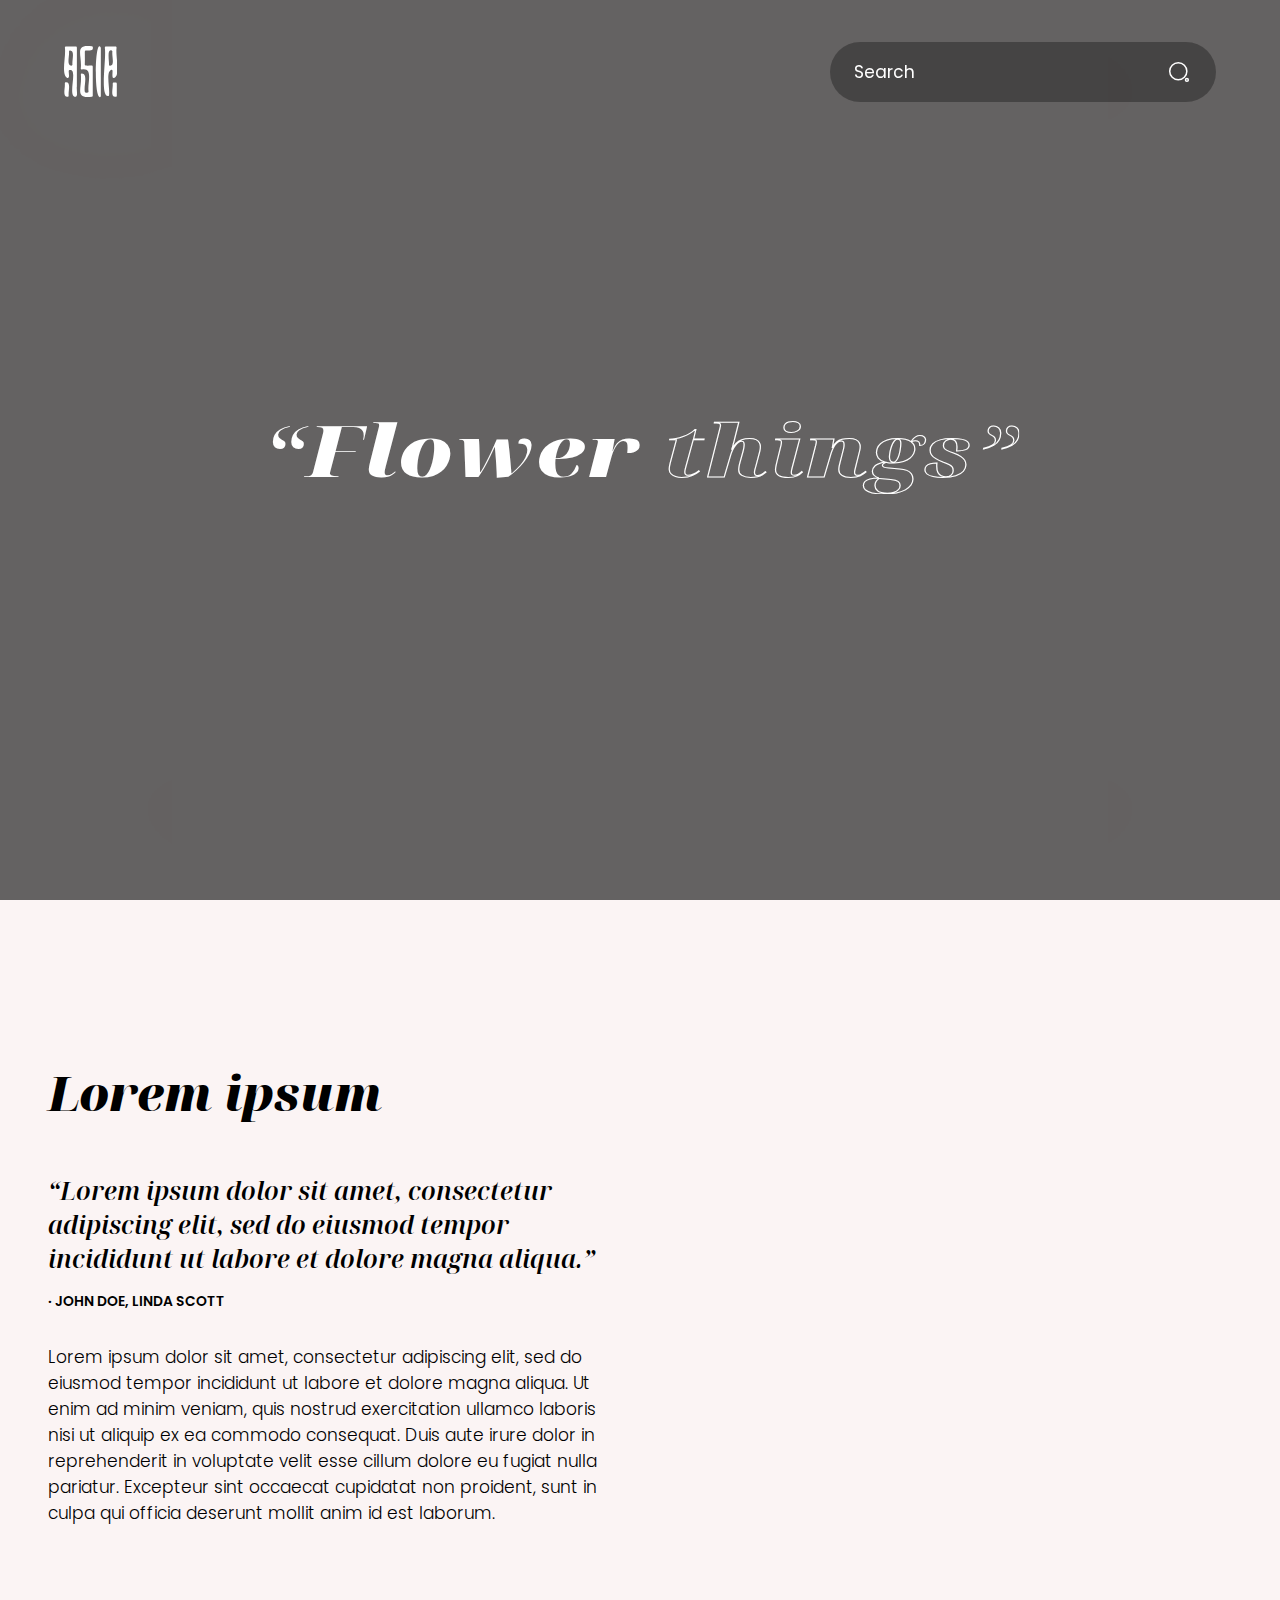
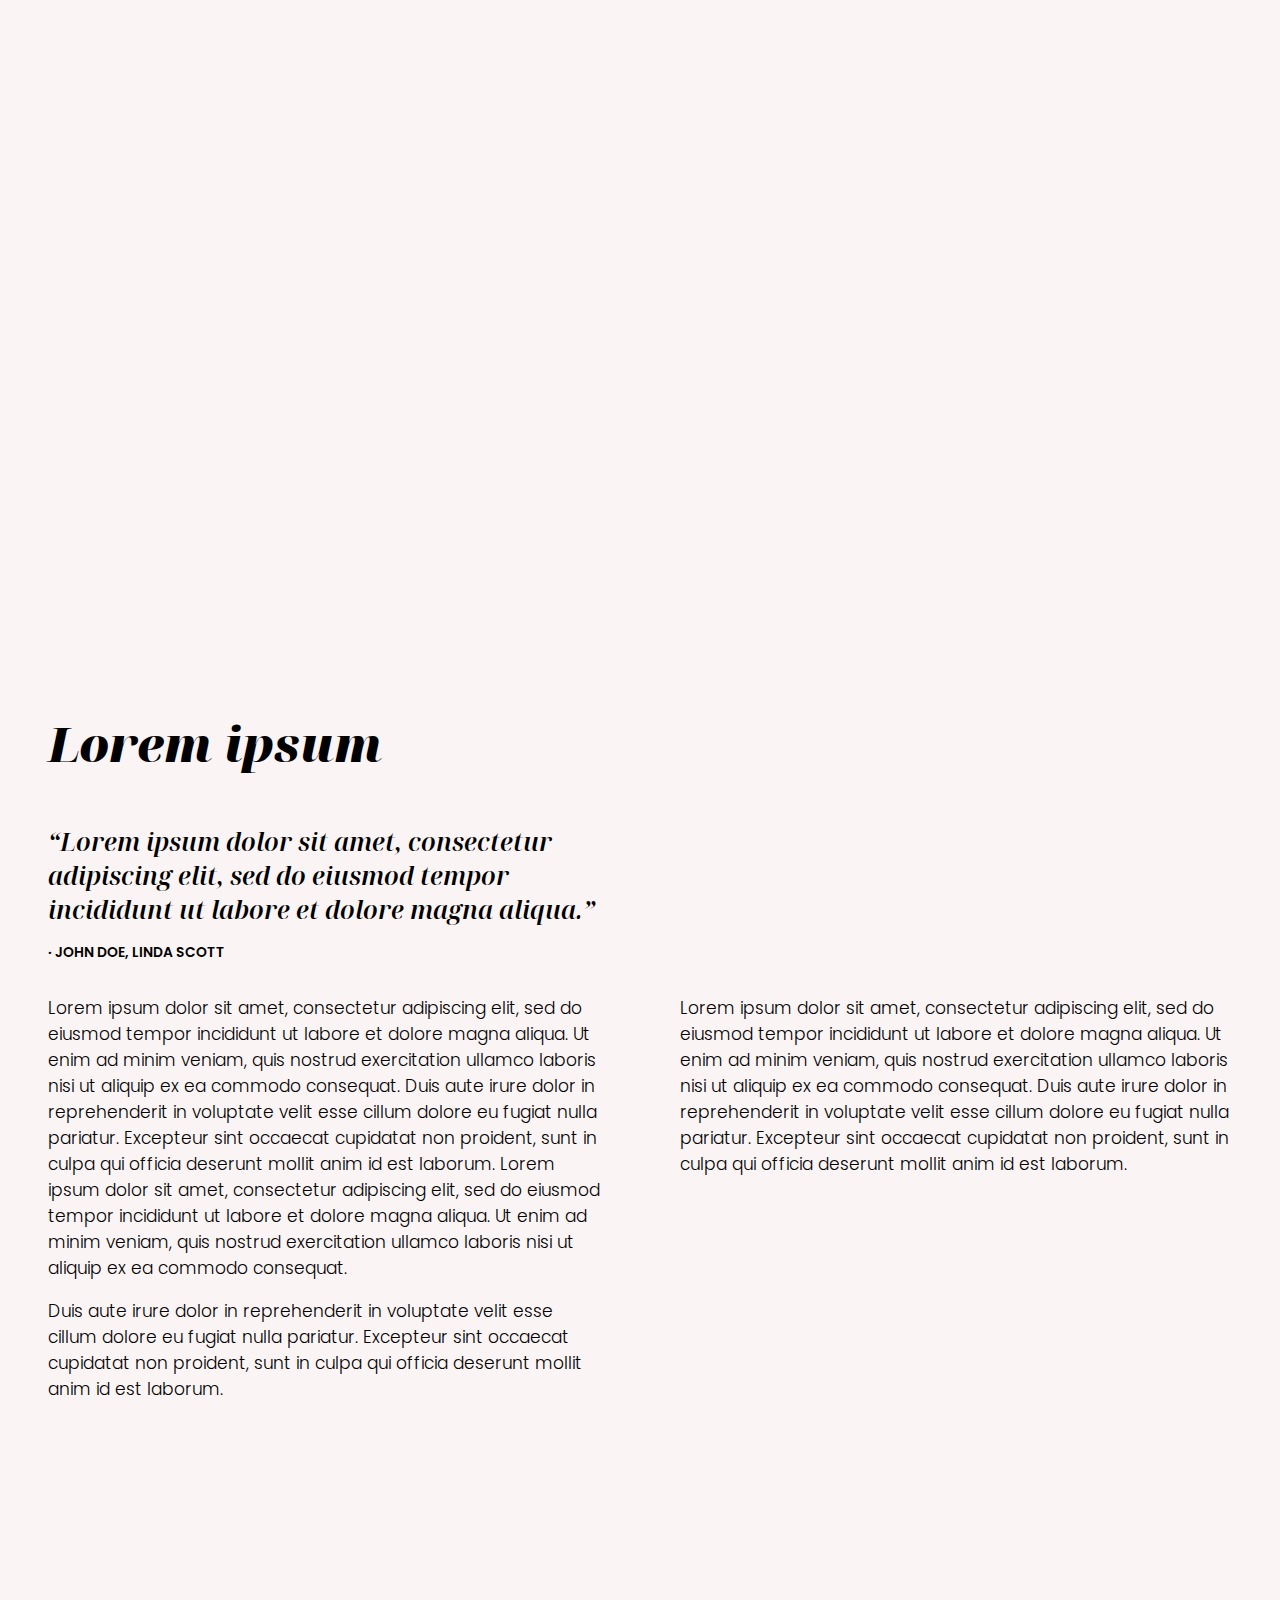
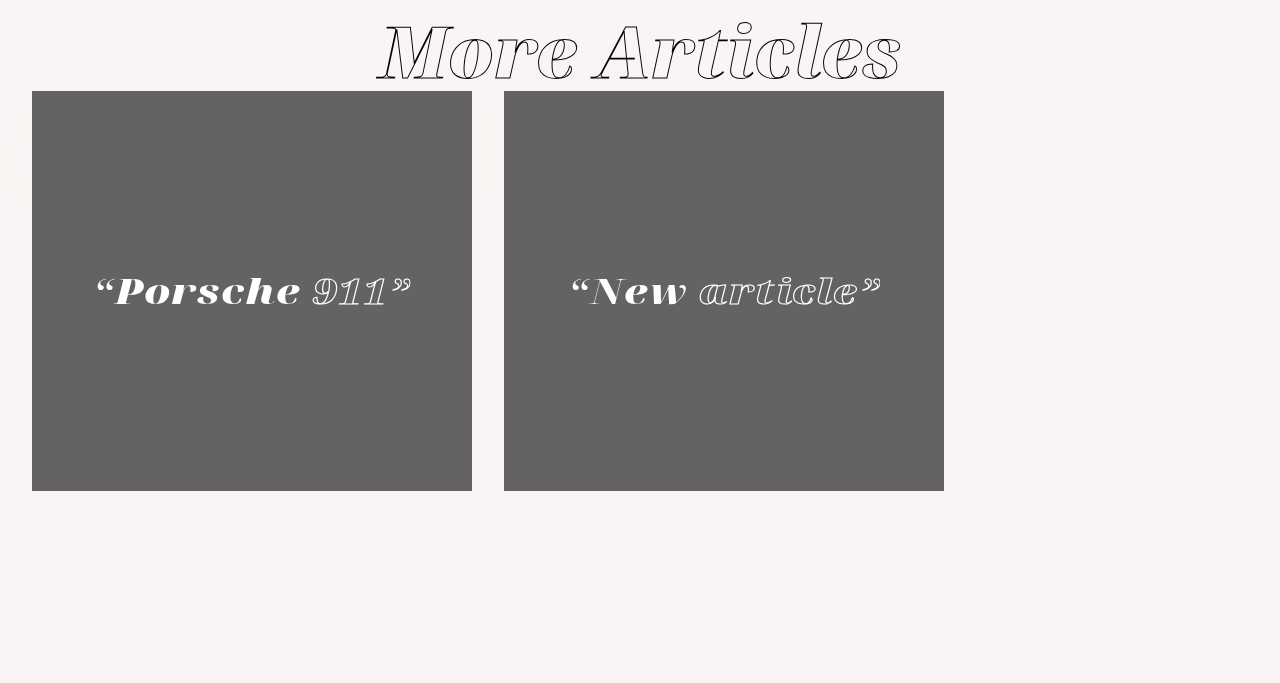
==== article-four.html @ fd8e9ee7 "made page transitions more smooth" ====
<!DOCTYPE html>
<html lang="en">
<head>
    <!-- Meta -->
    <meta charset="UTF-8">
    <meta name="language" content="no">
    <meta name="apple-mobile-web-app-capable" content="yes">
    <meta content="yes" name="apple-touch-fullscreen" />
    <meta name="apple-mobile-web-app-status-bar-style" content="black">
    <meta name="format-detection" content="telephone=no">
    <meta name="viewport" content="width=device-width, initial-scale=1.0">
    <!-- Info -->
    <title>Article Three - ASIA</title>
    <link rel="icon" href="images/favicon.png">
    <link rel="shortcut icon" href="images/favicon.ico" type="image/x-icon">
    <!-- Scripts -->
    <script src="javascript/script.js" type="text/javascript" defer></script>
    <script src="javascript/article.js" type="text/javascript" defer></script>
    <script src="javascript/rellax.min.js"></script>
    <script src="javascript/rellax.js"></script>
    <!-- Stylesheets -->
    <link rel="stylesheet" type="text/css" href="css/main.css">
</head>
<body>
    <div class="page-overlay"></div>
    <!-- Navbar -->
    <nav class="navbar to-index">
        <div class="navbar-inner view-width">
            <div class="navbar-inner-logo">
                <a class="navbar-inner-logo-link" href="index.html">
                    <svg xmlns="http://www.w3.org/2000/svg" id="Layer_1" data-name="Layer 1" viewBox="0 0 757.93 724.76">
                        <path d="m347.33,642.83c-16.99-121.98,71.24-335.93-92.25-310.65-9.7,1.5-18.24-6.62-17.26-16.39C257.34,120.89,139.86-28.25,395.69,4.54c6.7.86,12.07,6.03,13.07,12.71,9.3,61.98-47.73,45.08-98.14,45.01-8.34-.01-15.13,6.67-15.22,15-.62,61.96,2.5,123.29-.99,184.38-.46,7.96,5.34,14.88,13.25,15.88,26.46,3.35,56.04-.33,84.73-.05,8.33.08,15.06,6.8,15.06,15.13,0,137.75,0,274.73,0,412.11,0,7.61-5.67,14.05-13.22,15.01-253.83,32.16-134.01-121.09-155.68-314.53-1.01-9.03,6.12-17.04,15.2-16.79,89.49,2.46,24.25,181.34,40.84,257.03.26,1.18.44,2.37.38,3.58-.7,16.81,24.78,15.24,41.41,10.59,7.35-2.06,11.99-9.21,10.93-16.77Z"/>
                        <path d="m621.43,709.78c-114.08-15.13-18.95-523.35-42.83-686.55-1.34-9.14,5.71-17.34,14.95-17.35,45.65-.02,90.88-.02,136.45-.03,9.17,0,16.29,8.1,14.98,17.18-17.4,120.87,59.94,399.18-36.76,429.44-8.57,2.68-17.55-2.51-19.46-11.29-5.89-27.03-.33-59.21-.6-88.34-.09-9.8-9.31-17.02-18.8-14.58-79.85,20.52-16.41,263.45-31.27,358.87-1.25,8-8.63,13.72-16.66,12.65Zm33.17-429.53c67.89-4.32,21.81-135.56,30.77-199.93.94-6.75-2.58-13.36-8.82-16.12-68.64-30.28-37.79,136.23-38.14,200.95-.05,8.77,7.43,15.65,16.19,15.09Z"/>
                        <path d="m67.09,354.27c-1.82,28.41,11.06,72.79-1.67,92.66-4.28,6.67-13.18,8.64-20.06,4.7C-45.11,399.77,30.88,152.39,12.66,23.25c-1.29-9.13,5.72-17.31,14.95-17.32,46.11-.01,92.43-.02,140-.02,8.35,0,15.12,6.77,15.12,15.12-.03,184.55-.12,369.11-.26,553.66,0,1.12-.15,2.23-.37,3.32-7.4,35.46,15.87,117.86-9.53,137.85-2.32,1.83-5.19,2.87-8.14,3.04-123.53,7.43,42.63-408.95-85.76-378.31-6.43,1.53-11.15,7.07-11.57,13.66Zm52.37-92.21c-6.55-69.13,37.04-195.59-32.61-198.44-9.14-.37-16.55,7.39-15.69,16.5,6.55,68.77-37.24,195.53,32.58,198.42,9.14.38,16.57-7.37,15.71-16.48Z"/>
                        <path d="m522.02,27.3c-.21,227.54-.25,454.93-.1,682.48,0,7.11-4.88,13.57-11.89,14.78-89.44,15.47-69.73-860.67,10.35-704.13,1.09,2.12,1.64,4.49,1.64,6.87Z"/>
                        <path d="m734.95,720.22c-82.87,8.11-38.88-114.49-44.24-185.89-.66-8.8,6.23-16.33,15.06-16.33,9.04,0,18.2,0,27.5,0,8.35,0,15.13,6.77,15.13,15.12v172.07c0,7.7-5.78,14.28-13.45,15.03Z"/>
                        <path d="m26.03,515.17c77.38-3.79,33.31,119.06,39.73,188.54.79,8.52-5.83,15.91-14.38,16.34-77.38,3.86-33.39-118.71-39.79-188.5-.78-8.55,5.86-15.96,14.44-16.38Z"/>
                        <path d="m68.75,343.65c.62-2.21,1.23-4.42,1.85-6.64-.62,2.21-1.23,4.42-1.85,6.64Z"/>
                        <path d="m296.72,278.04c-1.06-1.04-2.11-2.07-3.17-3.11,1.06,1.04,2.11,2.07,3.17,3.11Z"/>
                        <path d="m349.26,654.1c-.47,1.51-.94,3.01-1.42,4.52.47-1.51.94-3.01,1.42-4.52Z"/>
                        <path d="m635.54,709.29c.06-1.57.11-3.14.17-4.71-.06,1.57-.11,3.14-.17,4.71Z"/>
                        <path d="m463.7,7.33c-.09.94-.19,1.88-.28,2.82.09-.94.19-1.88.28-2.82Z"/>
                        <path d="m522.03,23.77c.05-.89.1-1.78.16-2.67-.05.89-.1,1.78-.16,2.67Z"/>
                        <path d="m636.06,277.17c.51.63,1.03,1.25,1.54,1.88-.51-.63-1.03-1.25-1.54-1.88Z"/>
                    </svg>
                </a>
            </div>
            <div class="navbar-inner-items">
                <ul class="navbar-inner-items-list">
                    <li class="navbar-inner-items-list-item">
                        <input class="navbar-inner-items-list-item-link" type="text" placeholder="Search" aria-label="">
                        <div class="navbar-inner-items-list-item-search">
                            <svg xmlns="http://www.w3.org/2000/svg" xmlns:xlink="http://www.w3.org/1999/xlink" width="24px" height="24px" viewBox="0 0 24 24" version="1.1">
                                <title>Search</title>
                                <g id="search-ico-outer" stroke="none" stroke-width="1" fill="none" fill-rule="evenodd" stroke-linecap="round" stroke-linejoin="round">
                                    <g id="search-ico" transform="translate(2.000000, 2.000000)" stroke="#ffffff" stroke-width="1.5">
                                        <path d="M9.27542857,0.714285714 C14.0030476,0.714285714 17.836381,4.54666667 17.836381,9.2752381 C17.836381,14.0038095 14.0030476,17.8361905 9.27542857,17.8361905 C4.54685714,17.8361905 0.71447619,14.0038095 0.71447619,9.2752381 C0.71447619,4.54666667 4.54685714,0.714285714 9.27542857,0.714285714 Z" id="Stroke-1"/>
                                        <path d="M17.8989524,16.487619 C18.678,16.487619 19.3094286,17.12 19.3094286,17.8980952 C19.3094286,18.6780952 18.678,19.3095238 17.8989524,19.3095238 C17.1199048,19.3095238 16.4875238,18.6780952 16.4875238,17.8980952 C16.4875238,17.12 17.1199048,16.487619 17.8989524,16.487619 Z" id="Stroke-3"/>
                                    </g>
                                </g>
                            </svg>
                        </div>
                    </li>
                </ul>
            </div>
        </div>
    </nav>
    <!-- Header -->
    <header class="header">
        <div class="header-inner">
            <div class="header-inner-title">
                <h1 class="header-inner-title-inner"><span>“Flower&nbsp</span><span class="ht-outlined">things”</span></h1>
            </div>
            <div class="header-inner-overlay"></div>
            <img class="header-background" src="https://images.unsplash.com/photo-1667818139461-7772a11554f9?q=80&w=2062&auto=format&fit=crop&ixlib=rb-4.0.3&ixid=M3wxMjA3fDB8MHxwaG90by1wYWdlfHx8fGVufDB8fHx8fA%3D%3D" alt="" />
        </div>
        <img class="header-background-blur" src="https://images.unsplash.com/photo-1667818139461-7772a11554f9?q=80&w=2062&auto=format&fit=crop&ixlib=rb-4.0.3&ixid=M3wxMjA3fDB8MHxwaG90by1wYWdlfHx8fGVufDB8fHx8fA%3D%3D" alt="" />
    </header>

    <!-- Main -->
    <main class="main">
        <!-- Article 1 -->
        <article class="article view-width">
            <section class="article-content">
                <h1 class="article-title title-smooth">Lorem ipsum</h1>
                <div class="article-quote">
                    <p class="article-quote-statement title-smooth">“Lorem ipsum dolor sit amet, consectetur adipiscing elit, sed do eiusmod tempor incididunt ut labore et dolore magna aliqua.”</p>
                    <p class="article-quote-author">&middot John Doe, Linda Scott</p>
                </div>
                <p class="article-paragraph">Lorem ipsum dolor sit amet, consectetur adipiscing elit, sed do eiusmod tempor incididunt ut labore et dolore magna aliqua. Ut enim ad minim veniam, quis nostrud exercitation ullamco laboris nisi ut aliquip ex ea commodo consequat. Duis aute irure dolor in reprehenderit in voluptate velit esse cillum dolore eu fugiat nulla pariatur. Excepteur sint occaecat cupidatat non proident, sunt in culpa qui officia deserunt mollit anim id est laborum.</p>
            </section>
            <section class="article-media">
                <div class="article-media-container">
                    <img class="article-media-container-image" src="https://images.unsplash.com/photo-1614162692292-7ac56d7f7f1e?q=80&w=2070&auto=format&fit=crop&ixlib=rb-4.0.3&ixid=M3wxMjA3fDB8MHxwaG90by1wYWdlfHx8fGVufDB8fHx8fA%3D%3D" alt="" />
                    <img class="article-media-container-image-blur" src="https://images.unsplash.com/photo-1614162692292-7ac56d7f7f1e?q=80&w=2070&auto=format&fit=crop&ixlib=rb-4.0.3&ixid=M3wxMjA3fDB8MHxwaG90by1wYWdlfHx8fGVufDB8fHx8fA%3D%3D" alt="" />
                </div>
            </section>
        </article>

        <!-- Article 2 -->
        <article class="article-videoline">
            <div class="article-videoline-inner">
                <video class="article-videoline-inner-media" autoplay muted>
                    <source src="content/Porsche.mp4" type="video/mp4">
                </video>
            </div>
        </article>

        <!-- Article 3 -->
        <article class="article view-width">
            <section class="article-content">
                <h1 class="article-title title-smooth">Lorem ipsum</h1>
                <div class="article-quote">
                    <p class="article-quote-statement title-smooth">“Lorem ipsum dolor sit amet, consectetur adipiscing elit, sed do eiusmod tempor incididunt ut labore et dolore magna aliqua.”</p>
                    <p class="article-quote-author">&middot John Doe, Linda Scott</p>
                </div>
            </section>
            <section class="article-content">
                <!-- #Empty -->
            </section>
            <section class="article-content">
                <p class="article-paragraph">Lorem ipsum dolor sit amet, consectetur adipiscing elit, sed do eiusmod tempor incididunt ut labore et dolore magna aliqua. Ut enim ad minim veniam, quis nostrud exercitation ullamco laboris nisi ut aliquip ex ea commodo consequat. Duis aute irure dolor in reprehenderit in voluptate velit esse cillum dolore eu fugiat nulla pariatur. Excepteur sint occaecat cupidatat non proident, sunt in culpa qui officia deserunt mollit anim id est laborum. Lorem ipsum dolor sit amet, consectetur adipiscing elit, sed do eiusmod tempor incididunt ut labore et dolore magna aliqua. Ut enim ad minim veniam, quis nostrud exercitation ullamco laboris nisi ut aliquip ex ea commodo consequat.</p>
                <p class="article-paragraph">Duis aute irure dolor in reprehenderit in voluptate velit esse cillum dolore eu fugiat nulla pariatur. Excepteur sint occaecat cupidatat non proident, sunt in culpa qui officia deserunt mollit anim id est laborum.</p>
            </section>
            <section class="article-content">
                <p class="article-paragraph">Lorem ipsum dolor sit amet, consectetur adipiscing elit, sed do eiusmod tempor incididunt ut labore et dolore magna aliqua. Ut enim ad minim veniam, quis nostrud exercitation ullamco laboris nisi ut aliquip ex ea commodo consequat. Duis aute irure dolor in reprehenderit in voluptate velit esse cillum dolore eu fugiat nulla pariatur. Excepteur sint occaecat cupidatat non proident, sunt in culpa qui officia deserunt mollit anim id est laborum.</p>
            </section>
        </article>
    </main>

    <!-- Other Articles -->
    <section class="other-article">
        <h2 class="other-article-title">More Articles</h2>
        <div class="other-article-list">
            <div class="other-article-list-item" id="article-one">
                <a class="other-article-list-item-link" href="article-one.html"></a>
                <div class="other-article-list-item-inner">
                    <div class="other-article-list-item-inner-title">
                        <a class="other-article-list-item-inner-title-inner" href="article-one.html" data-target="article-one"><span>“Porsche&nbsp</span><span class="ht-outlined">911”</span></a>
                    </div>
                    <div class="other-article-list-item-inner-overlay"></div>
                    <img class="other-article-list-item-background rellax" data-rellax-speed="-4" data-rellax-percentage="0.5" src="https://images.unsplash.com/photo-1632077622353-daeef65ef114?q=80&w=1965&auto=format&fit=crop&ixlib=rb-4.0.3&ixid=M3wxMjA3fDB8MHxwaG90by1wYWdlfHx8fGVufDB8fHx8fA%3D%3D" alt="" />
                </div>
                <img class="other-article-list-item-background-blur" src="https://images.unsplash.com/photo-1632077622353-daeef65ef114?q=80&w=1965&auto=format&fit=crop&ixlib=rb-4.0.3&ixid=M3wxMjA3fDB8MHxwaG90by1wYWdlfHx8fGVufDB8fHx8fA%3D%3D" alt="" />
            </div>
            <div class="other-article-list-item" id="article-two">
                <a class="other-article-list-item-link" href="article-two.html"></a>
                <div class="other-article-list-item-inner">
                    <div class="other-article-list-item-inner-title">
                        <a class="other-article-list-item-inner-title-inner" href="article-two.html" data-target="article-two"><span>“New&nbsp</span><span class="ht-outlined">article”</span></a>
                    </div>
                    <div class="other-article-list-item-inner-overlay"></div>
                    <img class="other-article-list-item-background rellax" data-rellax-speed="-4" data-rellax-percentage="0.5" src="https://images.unsplash.com/photo-1553544260-f87e671974ee?q=80&w=2007&auto=format&fit=crop&ixlib=rb-4.0.3&ixid=M3wxMjA3fDB8MHxwaG90by1wYWdlfHx8fGVufDB8fHx8fA%3D%3D" alt="" />
                </div>
                <img class="other-article-list-item-background-blur" src="https://images.unsplash.com/photo-1553544260-f87e671974ee?q=80&w=2007&auto=format&fit=crop&ixlib=rb-4.0.3&ixid=M3wxMjA3fDB8MHxwaG90by1wYWdlfHx8fGVufDB8fHx8fA%3D%3D" alt="" />
            </div>
        </div>
    </section>

    <!-- Footer -->
    <footer class="footer">

    </footer>
</body>
<script>
    var rellax = new Rellax('.rellax');
</script>
</html>
---- css/main.css ----
/* Flexbox */
/* Columns */
/* Spacings */
/* Media Queries */
/* Colors */
/* Sizes */
/* misc */
/* Fonts */
@import url("https://fonts.googleapis.com/css2?family=Bodoni+Moda:ital,opsz,wght@0,6..96,400;0,6..96,500;0,6..96,600;0,6..96,700;0,6..96,800;0,6..96,900;1,6..96,400;1,6..96,500;1,6..96,600;1,6..96,700;1,6..96,800;1,6..96,900&family=Poppins:ital,wght@0,100;0,200;0,300;0,400;0,500;0,600;0,700;0,800;0,900;1,100;1,200;1,300;1,400;1,500;1,600;1,700;1,800;1,900&display=swap");
@import url("https://fonts.googleapis.com/css2?family=Bodoni+Moda:ital,opsz,wght@0,6..96,400;0,6..96,500;0,6..96,600;0,6..96,700;0,6..96,800;0,6..96,900;1,6..96,400;1,6..96,500;1,6..96,600;1,6..96,700;1,6..96,800;1,6..96,900&family=Playfair+Display:ital,wght@0,400;0,500;0,600;0,700;0,800;0,900;1,400;1,500;1,600;1,700;1,800;1,900&display=swap");
@import url("https://fonts.googleapis.com/css2?family=Bodoni+Moda:ital,opsz,wght@0,6..96,400;0,6..96,500;0,6..96,600;0,6..96,700;0,6..96,800;0,6..96,900;1,6..96,400;1,6..96,500;1,6..96,600;1,6..96,700;1,6..96,800;1,6..96,900&family=Noto+Serif+Display:ital,wght@0,100;0,200;0,300;0,400;0,500;0,600;0,700;0,800;0,900;1,100;1,200;1,300;1,400;1,500;1,600;1,700;1,800;1,900&display=swap");
*, *::before, *::after {
  box-sizing: inherit;
}

html, body {
  margin: 0;
  width: 100%;
  color: hsl(0, 0%, 0%);
  font-family: "Poppins", sans-serif;
  background-color: hsl(0, 42%, 97%);
  -webkit-font-smoothing: antialiased;
  scroll-behavior: smooth;
  box-sizing: border-box;
}

/* Headings */
h1, h2, h3, h4, h5, h6 {
  margin: 0;
}

/* Font Size */
h1 {
  font-size: clamp(2.8rem, 2.24rem + 2.8vw, 5.6rem);
}

h2 {
  font-size: clamp(2rem, 1.68rem + 1.6vw, 3.6rem);
}

h3 {
  font-size: clamp(1.8rem, 1.68rem + 0.59vw, 2.4rem);
}

h4 {
  font-size: calc(clamp(1.8rem, 1.68rem + 0.59vw, 2.4rem) - 0.2rem);
}

h5 {
  font-size: calc(clamp(1.8rem, 1.68rem + 0.59vw, 2.4rem) - 0.4rem);
}

h6 {
  font-size: calc(clamp(1.8rem, 1.68rem + 0.59vw, 2.4rem) - 0.6rem);
}

/* Font Weight */
h1, h2 {
  font-weight: 900;
}

h3, h4, h5, h6 {
  font-weight: 800;
}

/* Paragraphs */
p {
  margin: 0;
  font-size: clamp(1rem, 0.978rem + 0.11vw, 1.11rem);
}

/* Links */
a {
  color: hsl(353, 88%, 52%);
  font-size: clamp(1rem, 0.978rem + 0.11vw, 1.11rem);
  text-decoration: none;
}

a:visited {
  color: hsla(353, 88%, 52%, 0.5);
}

/* Global */
.view-width {
  width: calc(100% - 6em);
  max-width: 1420px;
}

.no-margin {
  margin: 0 !important;
}

/* Navbar */
.navbar {
  width: 100%;
  height: 5em;
  position: fixed;
  z-index: 100;
  display: flex;
  justify-content: center;
  align-items: center;
}
.navbar-inner {
  padding: 0 1em;
  height: 100%;
  display: grid;
  grid-template-columns: auto 1fr;
}
.navbar-inner-logo {
  height: 100%;
  display: flex;
  justify-content: flex-start;
  align-items: center;
}
.navbar-inner-logo-link {
  display: flex;
  justify-content: center;
  align-items: center;
}
.navbar-inner-logo-link svg {
  height: 3em;
}
.navbar-inner-logo-link svg path {
  fill: hsl(0, 0%, 100%);
}
.navbar-inner-items {
  height: 100%;
  display: flex;
  justify-content: flex-end;
  align-items: center;
}
.navbar-inner-items-list {
  height: 100%;
  margin: 0;
  padding: 0;
  list-style-type: none;
  display: flex;
  justify-content: center;
  align-items: center;
}
.navbar-inner-items-list-item {
  position: relative;
  display: flex;
  justify-content: center;
  align-items: center;
}
.navbar-inner-items-list-item-link {
  padding: 1em 1.4em;
  height: 100%;
  color: hsl(0, 0%, 100%);
  background-color: hsla(0, 0%, 0%, 0.3);
  -webkit-backdrop-filter: blur(1rem);
          backdrop-filter: blur(1rem);
  border-radius: 5rem;
  border: none;
  font-family: "Poppins", sans-serif;
  font-size: clamp(1rem, 0.978rem + 0.11vw, 1.11rem);
  display: flex;
  justify-content: center;
  align-items: center;
}
.navbar-inner-items-list-item-link::-moz-placeholder {
  color: hsl(0, 0%, 100%);
}
.navbar-inner-items-list-item-link::placeholder {
  color: hsl(0, 0%, 100%);
}
.navbar-inner-items-list-item-search {
  right: 0.8em;
  width: 3em;
  height: 3em;
  position: absolute;
  background-color: hsla(0, 0%, 0%, 0);
  border-radius: 5rem;
  display: flex;
  justify-content: center;
  align-items: center;
}
.navbar-inner-items-list-item-search svg {
  width: 1.5em;
}
.navbar-inner-items-list-item-search svg #search-ico {
  stroke: hsl(0, 0%, 100%);
}

.to-index {
  top: 2em;
}
.to-index .navbar-inner {
  background-color: hsla(0, 0%, 0%, 0);
  -webkit-backdrop-filter: blur(0);
          backdrop-filter: blur(0);
  border-radius: 0.5rem;
  transition: all 0.35s cubic-bezier(0.175, 0.685, 0.32, 1);
  /*animation: navbarIn .35s .35s cubic-bezier($transition-main, 1) forwards;*/
}

/* Keyframes */
@keyframes navbarOut {
  0% {
    top: 0;
  }
  100% {
    top: 2em;
  }
}
@keyframes navbarIn {
  0% {
    background-color: hsla(0, 0%, 0%, 0);
    -webkit-backdrop-filter: blur(0);
            backdrop-filter: blur(0);
  }
  100% {
    background-color: hsla(0, 0%, 0%, 0.3);
    -webkit-backdrop-filter: blur(1rem);
            backdrop-filter: blur(1rem);
  }
}
@keyframes navbarInOut {
  0% {
    background-color: hsla(0, 0%, 0%, 0.3);
    -webkit-backdrop-filter: blur(1rem);
            backdrop-filter: blur(1rem);
  }
  100% {
    background-color: hsla(0, 0%, 0%, 0);
    -webkit-backdrop-filter: blur(0);
            backdrop-filter: blur(0);
  }
}
@keyframes navbarTopInOut {
  0% {
    top: 2em;
  }
  100% {
    top: 0;
  }
}
/* Header */
.header {
  margin: 0 0 10em 0;
  padding: 0;
  width: 100%;
  height: 100vh;
  position: relative;
  animation: headerLoading 1s 0.5s cubic-bezier(0.175, 0.685, 0.32, 1) forwards;
  display: flex;
  justify-content: center;
  align-items: center;
}
.header-inner {
  width: 100%;
  height: 100%;
  position: relative;
  overflow: hidden;
  z-index: 3;
  display: flex;
  justify-content: center;
  align-items: center;
}
.header-inner-title {
  width: 100%;
  height: 100%;
  position: absolute;
  z-index: 5;
  display: flex;
  justify-content: center;
  align-items: center;
}
.header-inner-title-inner {
  padding: 0.22em 0;
  position: relative;
  color: hsl(0, 0%, 100%);
  font-family: "Noto Serif Display", serif;
  font-style: italic;
  text-align: center;
  letter-spacing: 0.025em;
  line-height: 0.8;
  transform: scale(1.2, 1);
  -webkit-user-select: none;
     -moz-user-select: none;
          user-select: none;
  overflow: hidden;
  display: flex;
  justify-content: center;
  align-items: center;
}
.header-inner-title-inner span {
  top: 0;
  display: block;
  position: relative;
  transform: scale(1, 1) rotate(0);
}
.header-inner-title-inner .ht-outlined {
  color: transparent;
  -webkit-text-stroke: 1px hsl(0, 0%, 100%);
}
.header-inner-overlay {
  width: 100%;
  height: 100%;
  position: absolute;
  background-color: hsla(0, 0%, 0%, 0.6);
  z-index: 4;
  animation: headerOverlayLoading 1s 0.5s cubic-bezier(0.175, 0.685, 0.32, 1) forwards;
}
.header-background {
  min-width: 100%;
  min-height: 100%;
  max-width: 110%;
  position: absolute;
  -o-object-fit: cover;
     object-fit: cover;
  transform: scale(1.1, 1.1);
  animation: headerBackgroundLoading 1s 0.5s cubic-bezier(0.175, 0.685, 0.32, 1) forwards;
}
.header-background-blur {
  width: 100vw;
  height: 100vh;
  position: absolute;
  transform: scale(0.9, 0.9);
  filter: blur(6rem);
  opacity: 0.5;
  z-index: 1;
}

/* Keyframes */
@keyframes headerLoading {
  0% {
    padding: 0;
  }
  100% {
    padding: 2em;
  }
}
@keyframes headerTitle {
  0% {
    top: 0;
    transform: scale(1, 1) rotate(0);
  }
  100% {
    top: 0;
    transform: scale(1, 1) rotate(0);
  }
}
@keyframes headerOverlayLoading {
  0% {
    background-color: hsla(0, 0%, 0%, 0.6);
  }
  100% {
    background-color: hsla(0, 0%, 0%, 0.3);
  }
}
@keyframes headerBackgroundLoading {
  0% {
    transform: scale(1.1, 1.1);
  }
  100% {
    transform: scale(1, 1);
  }
}
/* Main */
.main {
  display: flex;
  justify-content: center;
  flex-direction: column;
  align-items: center;
}

/* Article List */
.article-list {
  width: 100%;
}
.article-list-item {
  margin: 0;
  padding: 0;
  width: 100%;
  height: 100vh;
  position: relative;
  animation: aListLoading 1s 0.5s cubic-bezier(0.175, 0.685, 0.32, 1) forwards;
  display: flex;
  justify-content: center;
  align-items: center;
}
.article-list-item-inner {
  width: 100%;
  height: 100%;
  position: relative;
  overflow: hidden;
  z-index: 3;
  display: flex;
  justify-content: center;
  align-items: center;
}
.article-list-item-inner-title {
  width: 100%;
  height: 100%;
  position: absolute;
  z-index: 5;
  display: flex;
  justify-content: center;
  align-items: center;
}
.article-list-item-inner-title-inner {
  padding: 0.22em 0;
  position: relative;
  color: hsl(0, 0%, 100%);
  font-family: "Noto Serif Display", serif;
  font-size: clamp(2.8rem, 2.24rem + 2.8vw, 5.6rem);
  font-weight: 900;
  font-style: italic;
  text-align: center;
  letter-spacing: 0.025em;
  line-height: 0.8;
  text-decoration: none;
  transform: scale(1.2, 1);
  -webkit-user-select: none;
     -moz-user-select: none;
          user-select: none;
  overflow: hidden;
  display: flex;
  justify-content: center;
  align-items: center;
}
.article-list-item-inner-title-inner:visited {
  color: hsl(0, 0%, 100%);
}
.article-list-item-inner-title-inner span {
  top: 2em;
  display: block;
  position: relative;
  transform: scale(0.8, 0.8) rotate(17deg);
}
.article-list-item-inner-title-inner .ht-outlined {
  color: transparent;
  -webkit-text-stroke: 1px hsl(0, 0%, 100%);
}
.article-list-item-inner-overlay {
  width: 100%;
  height: 100%;
  position: absolute;
  background-color: hsl(0, 0%, 0%);
  z-index: 4;
  animation: aListOverlayLoading 1s 0.5s cubic-bezier(0.175, 0.685, 0.32, 1) forwards;
}
.article-list-item-background {
  min-width: 100%;
  min-height: 100%;
  max-width: 110%;
  position: absolute;
  -o-object-fit: cover;
     object-fit: cover;
  transform: scale(1, 1);
  transition: all 0.35s cubic-bezier(0.175, 0.685, 0.32, 1);
}
.article-list-item-background-blur {
  width: 100vw;
  height: 100vh;
  position: absolute;
  transform: scale(0.9, 0.9);
  filter: blur(6rem);
  opacity: 0.5;
  z-index: 1;
}

/* Keyframes */
@keyframes aListLoading {
  0% {
    padding: 0;
  }
  100% {
    padding: 0;
  }
}
@keyframes aListTitle {
  0% {
    top: 2em;
    transform: scale(0.8, 0.8) rotate(17deg);
  }
  100% {
    top: 0;
    transform: scale(1, 1) rotate(0);
  }
}
@keyframes aListOverlayLoading {
  0% {
    background-color: hsl(0, 0%, 0%);
  }
  100% {
    background-color: hsla(0, 0%, 0%, 0.6);
  }
}
/* Other Article List */
.other-article {
  margin: 10em 0;
  padding: 2em;
  position: relative;
  gap: 2em;
  display: flex;
  justify-content: center;
  flex-direction: column;
  align-items: flex-start;
}
.other-article-title {
  top: 0.3em;
  left: 50%;
  position: absolute;
  color: transparent;
  font-size: clamp(2.8rem, 2.24rem + 2.8vw, 5.6rem);
  font-family: "Noto Serif Display", serif;
  font-style: italic;
  font-weight: 900;
  -webkit-text-stroke: 1px hsl(0, 0%, 0%);
  transform: translateX(-50%);
}
.other-article-list {
  padding: 5em 0 0 0;
  width: 100%;
  max-width: 75%;
  display: grid;
  grid-template-columns: repeat(2, 1fr);
  place-items: flex-start;
  gap: 2em;
}
.other-article-list-item {
  margin: 0;
  padding: 0;
  width: 100%;
  height: 25em;
  position: relative;
  display: flex;
  justify-content: center;
  align-items: center;
}
.other-article-list-item-link {
  width: 100%;
  height: 100%;
  position: absolute;
  z-index: 10;
}
.other-article-list-item-inner {
  width: 100%;
  height: 100%;
  position: relative;
  overflow: hidden;
  z-index: 3;
  display: flex;
  justify-content: center;
  align-items: center;
}
.other-article-list-item-inner-title {
  width: 100%;
  height: 100%;
  position: absolute;
  z-index: 5;
  display: flex;
  justify-content: center;
  align-items: center;
}
.other-article-list-item-inner-title-inner {
  padding: 0.22em 0;
  position: relative;
  color: hsl(0, 0%, 100%);
  font-family: "Noto Serif Display", serif;
  font-size: clamp(1.8rem, 1.68rem + 0.59vw, 2.4rem);
  font-weight: 900;
  font-style: italic;
  text-align: center;
  letter-spacing: 0.025em;
  line-height: 0.8;
  text-decoration: none;
  transform: scale(1.2, 1);
  -webkit-user-select: none;
     -moz-user-select: none;
          user-select: none;
  overflow: hidden;
  display: flex;
  justify-content: center;
  align-items: center;
}
.other-article-list-item-inner-title-inner:visited {
  color: hsl(0, 0%, 100%);
}
.other-article-list-item-inner-title-inner span {
  top: 0;
  display: block;
  position: relative;
  transform: scale(1, 1) rotate(0);
}
.other-article-list-item-inner-title-inner .ht-outlined {
  color: transparent;
  -webkit-text-stroke: 1px hsl(0, 0%, 100%);
}
.other-article-list-item-inner-overlay {
  width: 100%;
  height: 100%;
  position: absolute;
  background-color: hsla(0, 0%, 0%, 0.6);
  z-index: 4;
}
.other-article-list-item-background {
  min-width: 110%;
  min-height: 110%;
  max-width: 125%;
  position: absolute;
  -o-object-fit: cover;
     object-fit: cover;
  transform: scale(1, 1);
  transition: all 0.35s cubic-bezier(0.175, 0.685, 0.32, 1);
}
.other-article-list-item-background-blur {
  width: 100%;
  height: 100%;
  position: absolute;
  transform: scale(0.9, 0.9);
  filter: blur(6rem);
  opacity: 0.5;
  z-index: 1;
}

.al-title-long {
  font-size: clamp(2rem, 1.68rem + 1.6vw, 3.6rem) !important;
}

/* Articles */
.article {
  display: grid;
  grid-template-columns: repeat(2, 1fr);
  -moz-column-gap: 5em;
       column-gap: 5em;
}
@media (min-width: 0px) and (max-width: 767px) {
  .article {
    grid-template-columns: 1fr;
  }
}
@media (min-width: 768px) and (max-width: 1023px) {
  .article {
    grid-template-columns: 1fr;
  }
}
.article-title {
  font-size: clamp(2rem, 1.68rem + 1.6vw, 3.6rem);
}
.article .title {
  font-size: clamp(2rem, 1.68rem + 1.6vw, 3.6rem);
}
.article .title-main {
  font-family: "Playfair Display", serif;
}
.article .title-smooth {
  font-family: "Noto Serif Display", serif;
  font-style: italic;
}
.article-quote {
  margin: 3em 0 2em;
  gap: 1em;
  display: flex;
  justify-content: center;
  flex-direction: column;
  align-items: flex-start;
}
.article-quote-statement {
  font-size: calc(clamp(1.8rem, 1.68rem + 0.59vw, 2.4rem) - 0.6rem);
  font-weight: 600;
}
.article-quote-author {
  font-size: calc(clamp(1rem, 0.978rem + 0.11vw, 1.11rem) - 0.2rem);
  text-transform: uppercase;
  font-weight: 600;
}
.article-paragraph {
  margin: 0 0 1em 0;
  font-weight: 300;
}
.article-content {
  width: 100%;
}
.article-media {
  width: 100%;
}
.article-media-container {
  width: 100%;
  position: relative;
  display: flex;
  justify-content: center;
  align-items: center;
}
.article-media-container-image {
  width: 100%;
  position: relative;
  z-index: 2;
}
.article-media-container-image-blur {
  top: 0.4em;
  width: 100%;
  position: absolute;
  transform: scale(0.94, 0.94);
  filter: blur(4rem);
  opacity: 0.5;
  z-index: 1;
}

.article-videoline {
  margin: 10em 0;
  width: 100%;
}
.article-videoline-inner {
  width: 100%;
  height: 35vw;
  position: relative;
  overflow: hidden;
  display: flex;
  justify-content: center;
  align-items: center;
}
.article-videoline-inner-media {
  min-width: 100%;
  min-height: 100%;
  max-width: 110%;
  position: absolute;
  -o-object-fit: cover;
     object-fit: cover;
}

.article-imageline {
  margin: 10em 0;
  width: 100%;
  display: flex;
  justify-content: center;
  align-items: center;
}
.article-imageline-inner {
  position: relative;
}
.article-imageline-inner-image {
  width: 100%;
}

.page-overlay {
  width: 100%;
  height: 100%;
  position: fixed;
  background-color: hsla(0, 0%, 0%, 0);
  pointer-events: none;
  z-index: 99;
}

@keyframes pageOverlay {
  0% {
    background-color: hsla(0, 0%, 0%, 0);
  }
  100% {
    background-color: hsl(0, 0%, 0%);
  }
}
.footer {
  margin: 10em 0 0 0;
}

/*# sourceMappingURL=[data-uri] */
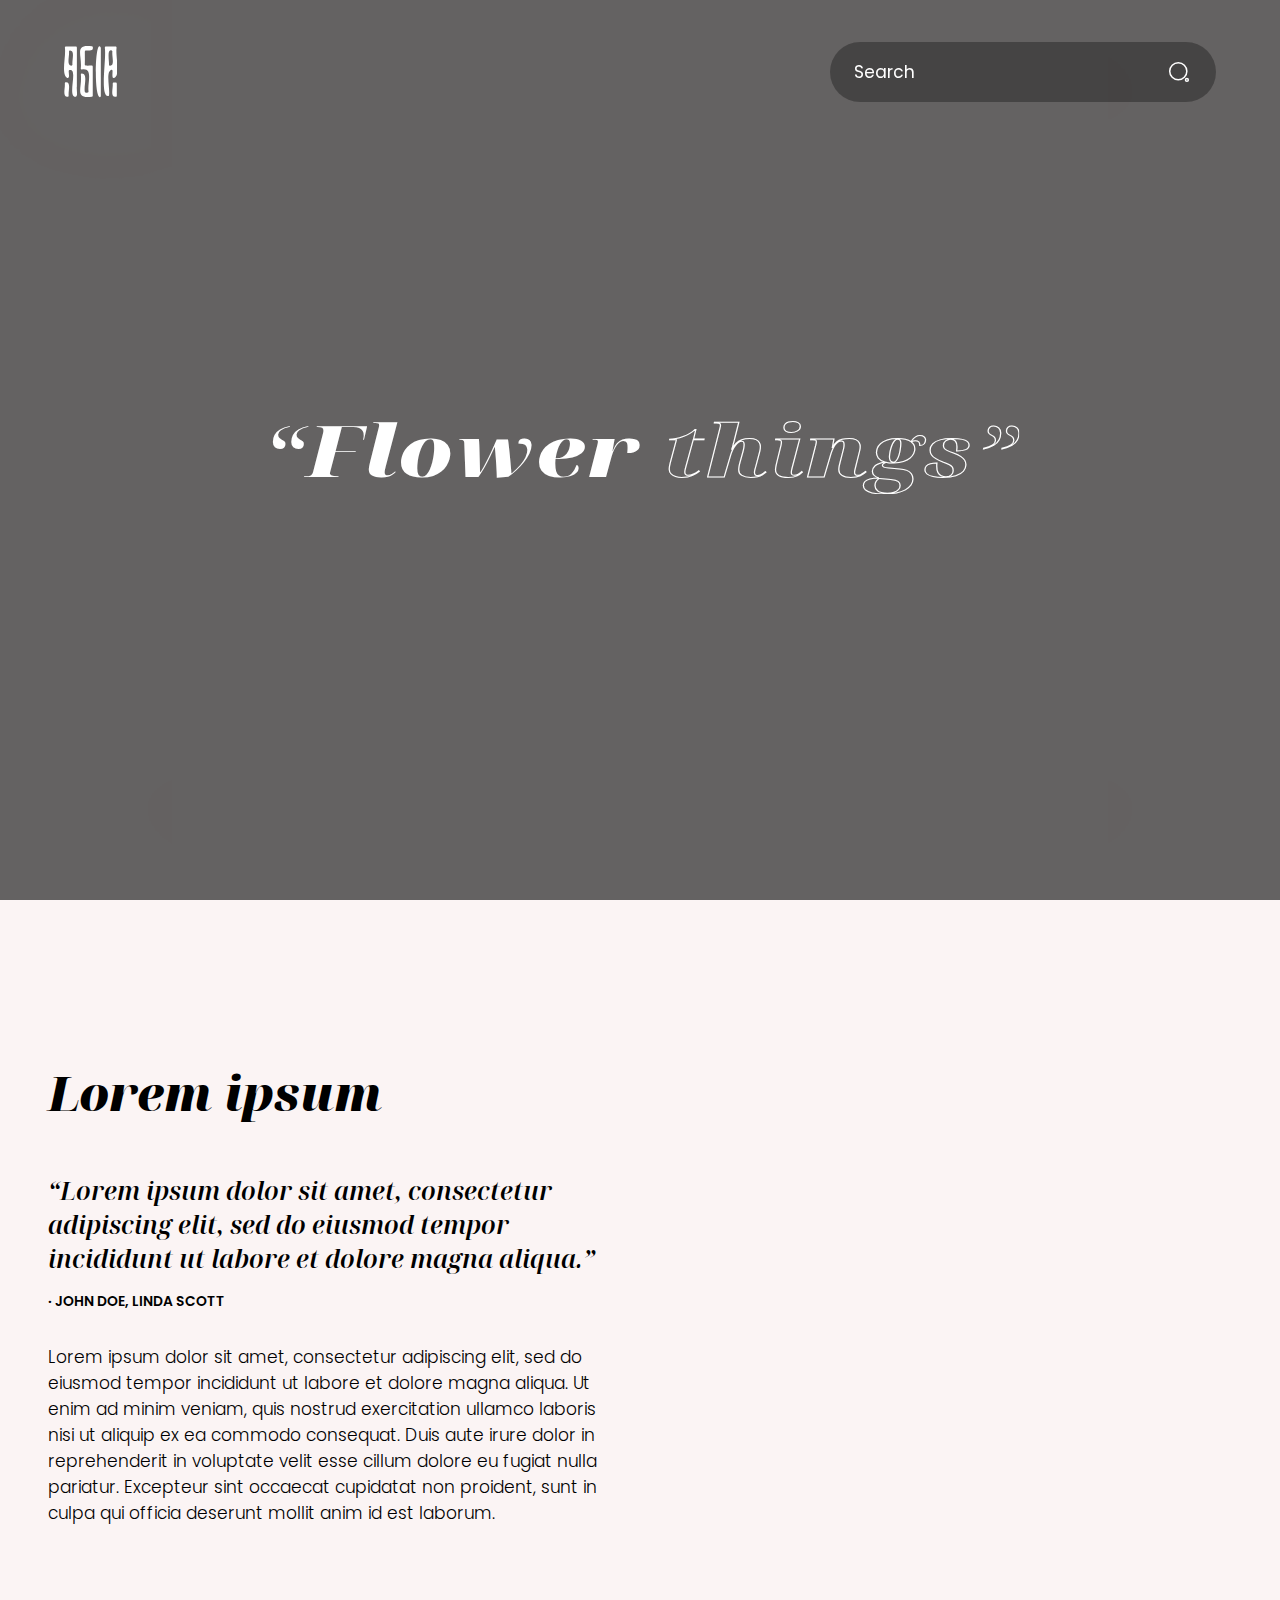
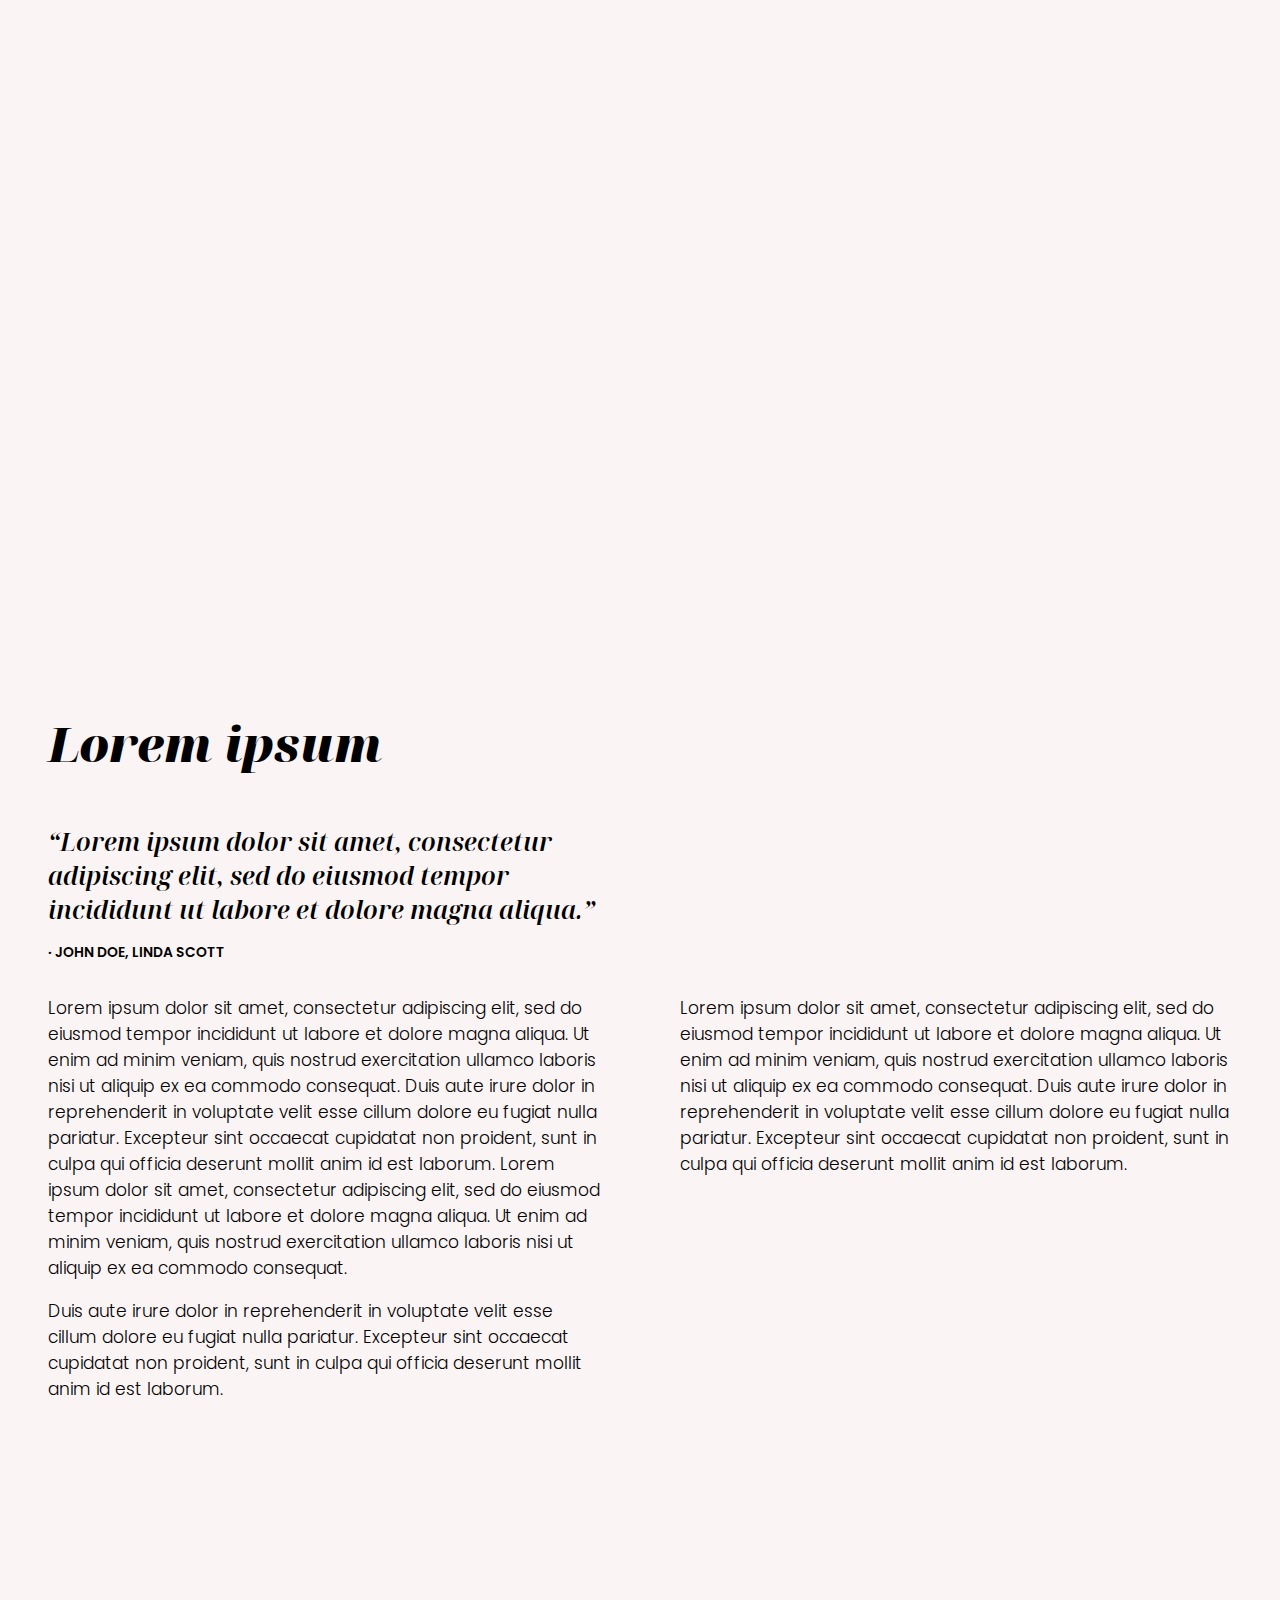
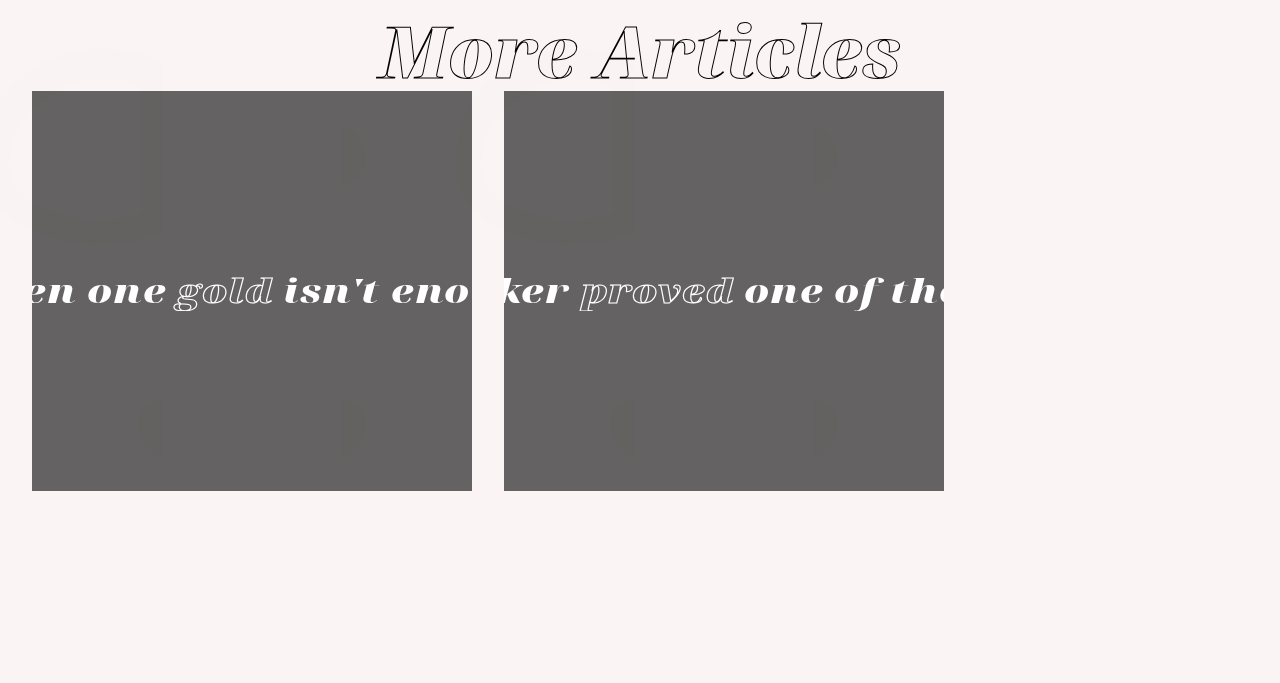
==== commit 2c7129a7: "awdawdawdawd" ====
--- a/article-four.html
+++ b/article-four.html
@@ -69,7 +69,7 @@
     <header class="header">
         <div class="header-inner">
             <div class="header-inner-title">
-                <h1 class="header-inner-title-inner"><span>“Flower&nbsp</span><span class="ht-outlined">things”</span></h1>
+                <h1 class="header-inner-title-inner"><span>“Flower&nbsp;</span><span class="ht-outlined">things”</span></h1>
             </div>
             <div class="header-inner-overlay"></div>
             <img class="header-background" src="https://images.unsplash.com/photo-1667818139461-7772a11554f9?q=80&w=2062&auto=format&fit=crop&ixlib=rb-4.0.3&ixid=M3wxMjA3fDB8MHxwaG90by1wYWdlfHx8fGVufDB8fHx8fA%3D%3D" alt="" />
@@ -136,23 +136,23 @@
                 <a class="other-article-list-item-link" href="article-one.html"></a>
                 <div class="other-article-list-item-inner">
                     <div class="other-article-list-item-inner-title">
-                        <a class="other-article-list-item-inner-title-inner" href="article-one.html" data-target="article-one"><span>“Porsche&nbsp</span><span class="ht-outlined">911”</span></a>
+                        <a class="other-article-list-item-inner-title-inner oal-title-long" href="article-one.html" data-target="article-one"><span>“When&nbsp;</span><span>one&nbsp;</span><span class="ht-outlined">gold&nbsp;</span><span>isn't&nbsp;</span><span>enough”</span></a>
                     </div>
                     <div class="other-article-list-item-inner-overlay"></div>
-                    <img class="other-article-list-item-background rellax" data-rellax-speed="-4" data-rellax-percentage="0.5" src="https://images.unsplash.com/photo-1632077622353-daeef65ef114?q=80&w=1965&auto=format&fit=crop&ixlib=rb-4.0.3&ixid=M3wxMjA3fDB8MHxwaG90by1wYWdlfHx8fGVufDB8fHx8fA%3D%3D" alt="" />
+                    <img class="other-article-list-item-background rellax" data-rellax-speed="-4" data-rellax-percentage="0.5" src="https://api.time.com/wp-content/uploads/2022/01/chloe-kim-winter-olympics-2022-pyeongchang-2018.jpg" alt="" />
                 </div>
-                <img class="other-article-list-item-background-blur" src="https://images.unsplash.com/photo-1632077622353-daeef65ef114?q=80&w=1965&auto=format&fit=crop&ixlib=rb-4.0.3&ixid=M3wxMjA3fDB8MHxwaG90by1wYWdlfHx8fGVufDB8fHx8fA%3D%3D" alt="" />
+                <img class="other-article-list-item-background-blur" src="https://api.time.com/wp-content/uploads/2022/01/chloe-kim-winter-olympics-2022-pyeongchang-2018.jpg" alt="" />
             </div>
             <div class="other-article-list-item" id="article-two">
                 <a class="other-article-list-item-link" href="article-two.html"></a>
                 <div class="other-article-list-item-inner">
                     <div class="other-article-list-item-inner-title">
-                        <a class="other-article-list-item-inner-title-inner" href="article-two.html" data-target="article-two"><span>“New&nbsp</span><span class="ht-outlined">article”</span></a>
+                        <a class="other-article-list-item-inner-title-inner oal-title-long" href="article-two.html" data-target="article-two"><span>“T1&nbsp;</span><span>Faker&nbsp;</span><span class="ht-outlined">proved&nbsp;</span><span>one&nbsp;</span><span>of&nbsp;</span><span>the&nbsp;</span><span>best”</span></a>
                     </div>
                     <div class="other-article-list-item-inner-overlay"></div>
-                    <img class="other-article-list-item-background rellax" data-rellax-speed="-4" data-rellax-percentage="0.5" src="https://images.unsplash.com/photo-1553544260-f87e671974ee?q=80&w=2007&auto=format&fit=crop&ixlib=rb-4.0.3&ixid=M3wxMjA3fDB8MHxwaG90by1wYWdlfHx8fGVufDB8fHx8fA%3D%3D" alt="" />
+                    <img class="other-article-list-item-background rellax" data-rellax-speed="-4" data-rellax-percentage="0.5" src="https://liquipedia.net/commons/images/thumb/b/be/T1_Faker_Worlds_2023.jpg/800px-T1_Faker_Worlds_2023.jpg" alt="" />
                 </div>
-                <img class="other-article-list-item-background-blur" src="https://images.unsplash.com/photo-1553544260-f87e671974ee?q=80&w=2007&auto=format&fit=crop&ixlib=rb-4.0.3&ixid=M3wxMjA3fDB8MHxwaG90by1wYWdlfHx8fGVufDB8fHx8fA%3D%3D" alt="" />
+                <img class="other-article-list-item-background-blur" src="https://liquipedia.net/commons/images/thumb/b/be/T1_Faker_Worlds_2023.jpg/800px-T1_Faker_Worlds_2023.jpg" alt="" />
             </div>
         </div>
     </section>
--- a/css/main.css
+++ b/css/main.css
@@ -621,6 +621,10 @@
   font-size: clamp(2rem, 1.68rem + 1.6vw, 3.6rem) !important;
 }
 
+.oal-title-long {
+  font-size: clamp(1.8rem, 1.58rem + 0.59vw, 2.4rem) !important;
+}
+
 /* Articles */
 .article {
   display: grid;
@@ -736,6 +740,216 @@
   width: 100%;
 }
 
+.article-timeline {
+  width: 100%;
+  height: 100vh;
+  position: relative;
+  overflow: hidden;
+  transition: all 0.2s cubic-bezier(0.175, 0.685, 0.32, 1);
+  display: flex;
+  justify-content: center;
+  align-items: center;
+}
+.article-timeline-inner {
+  width: 100%;
+  height: 60vh;
+  position: relative;
+  overflow: hidden;
+  cursor: pointer;
+  display: flex;
+  justify-content: center;
+  align-items: center;
+}
+.article-timeline-inner-title {
+  position: absolute;
+  color: hsl(0, 0%, 100%);
+  z-index: 10;
+}
+.article-timeline-inner-overlay {
+  width: 100%;
+  height: 100%;
+  position: absolute;
+  background-color: hsla(0, 0%, 0%, 0.6);
+  z-index: 8;
+}
+.article-timeline-inner-image {
+  min-width: 100%;
+  min-height: 100%;
+  max-width: 110%;
+  position: absolute;
+  -o-object-fit: cover;
+     object-fit: cover;
+  transform: scale(1, 1);
+  transition: all 0.3s cubic-bezier(0.175, 0.685, 0.32, 1);
+}
+.article-timeline-inner-article {
+  width: 100%;
+  height: 100%;
+  position: absolute;
+  overflow: hidden;
+  display: flex;
+  justify-content: center;
+  align-items: center;
+}
+.article-timeline-inner-article-overlay {
+  width: 100%;
+  height: 100%;
+  position: absolute;
+  background-color: hsla(0, 0%, 0%, 0.6);
+  z-index: 19;
+}
+.article-timeline-inner-article-background {
+  min-width: 100%;
+  min-height: 100%;
+  max-width: 110%;
+  position: absolute;
+  -o-object-fit: cover;
+     object-fit: cover;
+  z-index: 18;
+}
+.article-timeline-inner-article-content {
+  max-width: 75%;
+  position: absolute;
+  z-index: 20;
+  display: flex;
+  justify-content: center;
+  flex-direction: column;
+  align-items: center;
+}
+@media (min-width: 0px) and (max-width: 767px) {
+  .article-timeline-inner-article-content {
+    max-width: calc(100% - 4em);
+  }
+}
+@media (min-width: 768px) and (max-width: 1023px) {
+  .article-timeline-inner-article-content {
+    max-width: 85%;
+  }
+}
+.article-timeline-inner-article-content-title {
+  color: hsl(0, 0%, 100%);
+}
+.article-timeline-inner-article-content-text {
+  color: hsl(0, 0%, 100%);
+}
+.article-timeline-back {
+  top: 0;
+  position: absolute;
+  opacity: 0;
+  pointer-events: none;
+  z-index: 30;
+}
+.article-timeline-back-button {
+  width: 1.5em;
+  height: 1.5em;
+  position: relative;
+  font-size: clamp(1.8rem, 1.58rem + 0.59vw, 2.4rem);
+  background-color: hsla(0, 0%, 0%, 0.3);
+  -webkit-backdrop-filter: blur(1rem);
+          backdrop-filter: blur(1rem);
+  border-radius: 50%;
+  border: none;
+  cursor: pointer;
+  display: flex;
+  justify-content: center;
+  align-items: center;
+}
+.article-timeline-back-button svg {
+  width: 1em;
+  position: absolute;
+  transform: rotate(90deg);
+}
+.article-timeline-line {
+  bottom: 2em;
+  width: 100%;
+  position: absolute;
+  opacity: 0;
+  pointer-events: none;
+  z-index: 30;
+  display: flex;
+  justify-content: center;
+  align-items: center;
+}
+.article-timeline-line-list {
+  margin: 0;
+  padding: 0;
+  list-style-type: none;
+  gap: 3em;
+  display: flex;
+  justify-content: center;
+  align-items: flex-end;
+}
+.article-timeline-line-list-item {
+  padding: 0 0 3em 0;
+  position: relative;
+  writing-mode: vertical-lr;
+  cursor: pointer;
+  display: flex;
+  justify-content: center;
+  align-items: center;
+}
+.article-timeline-line-list-item::after {
+  bottom: calc(-0.5em + 1px);
+  width: 1em;
+  height: 1em;
+  content: "";
+  position: absolute;
+  background-color: hsl(0, 0%, 100%);
+  border-radius: 50%;
+}
+.article-timeline-line-list-item-link {
+  position: relative;
+  color: hsl(0, 0%, 100%);
+  display: flex;
+  justify-content: center;
+  align-items: flex-end;
+}
+.article-timeline-line-list-item-link-title {
+  bottom: 0;
+  position: absolute;
+  color: hsla(0, 0%, 0%, 0);
+  background-color: hsla(0, 0%, 100%, 0);
+}
+.article-timeline-line-list-line {
+  bottom: 0;
+  width: 100%;
+  height: 1px;
+  position: absolute;
+  background: linear-gradient(90deg, hsla(0, 0%, 100%, 0) 0, hsla(0, 0%, 100%, 0) 5%, hsl(0, 0%, 100%) 50%, hsla(0, 0%, 100%, 0) 95%, hsla(0, 0%, 100%, 0) 100%);
+}
+
+#tlarticle1, #tlarticle2, #tlarticle3, #tlarticle4, #tlarticle5 {
+  display: none;
+}
+
+@keyframes timelineIn {
+  0% {
+    height: 60vh;
+  }
+  100% {
+    height: 100vh;
+  }
+}
+@keyframes timelineNavbarOut {
+  0% {
+    top: 2em;
+  }
+  100% {
+    top: -8em;
+  }
+}
+@keyframes timelineBackOut {
+  0% {
+    top: -8em;
+    opacity: 0;
+    pointer-events: none;
+  }
+  100% {
+    top: 2em;
+    opacity: 1;
+    pointer-events: auto;
+  }
+}
 .page-overlay {
   width: 100%;
   height: 100%;
@@ -757,4 +971,4 @@
   margin: 10em 0 0 0;
 }
 
-/*# sourceMappingURL=[data-uri] */+/*# sourceMappingURL=[data-uri] */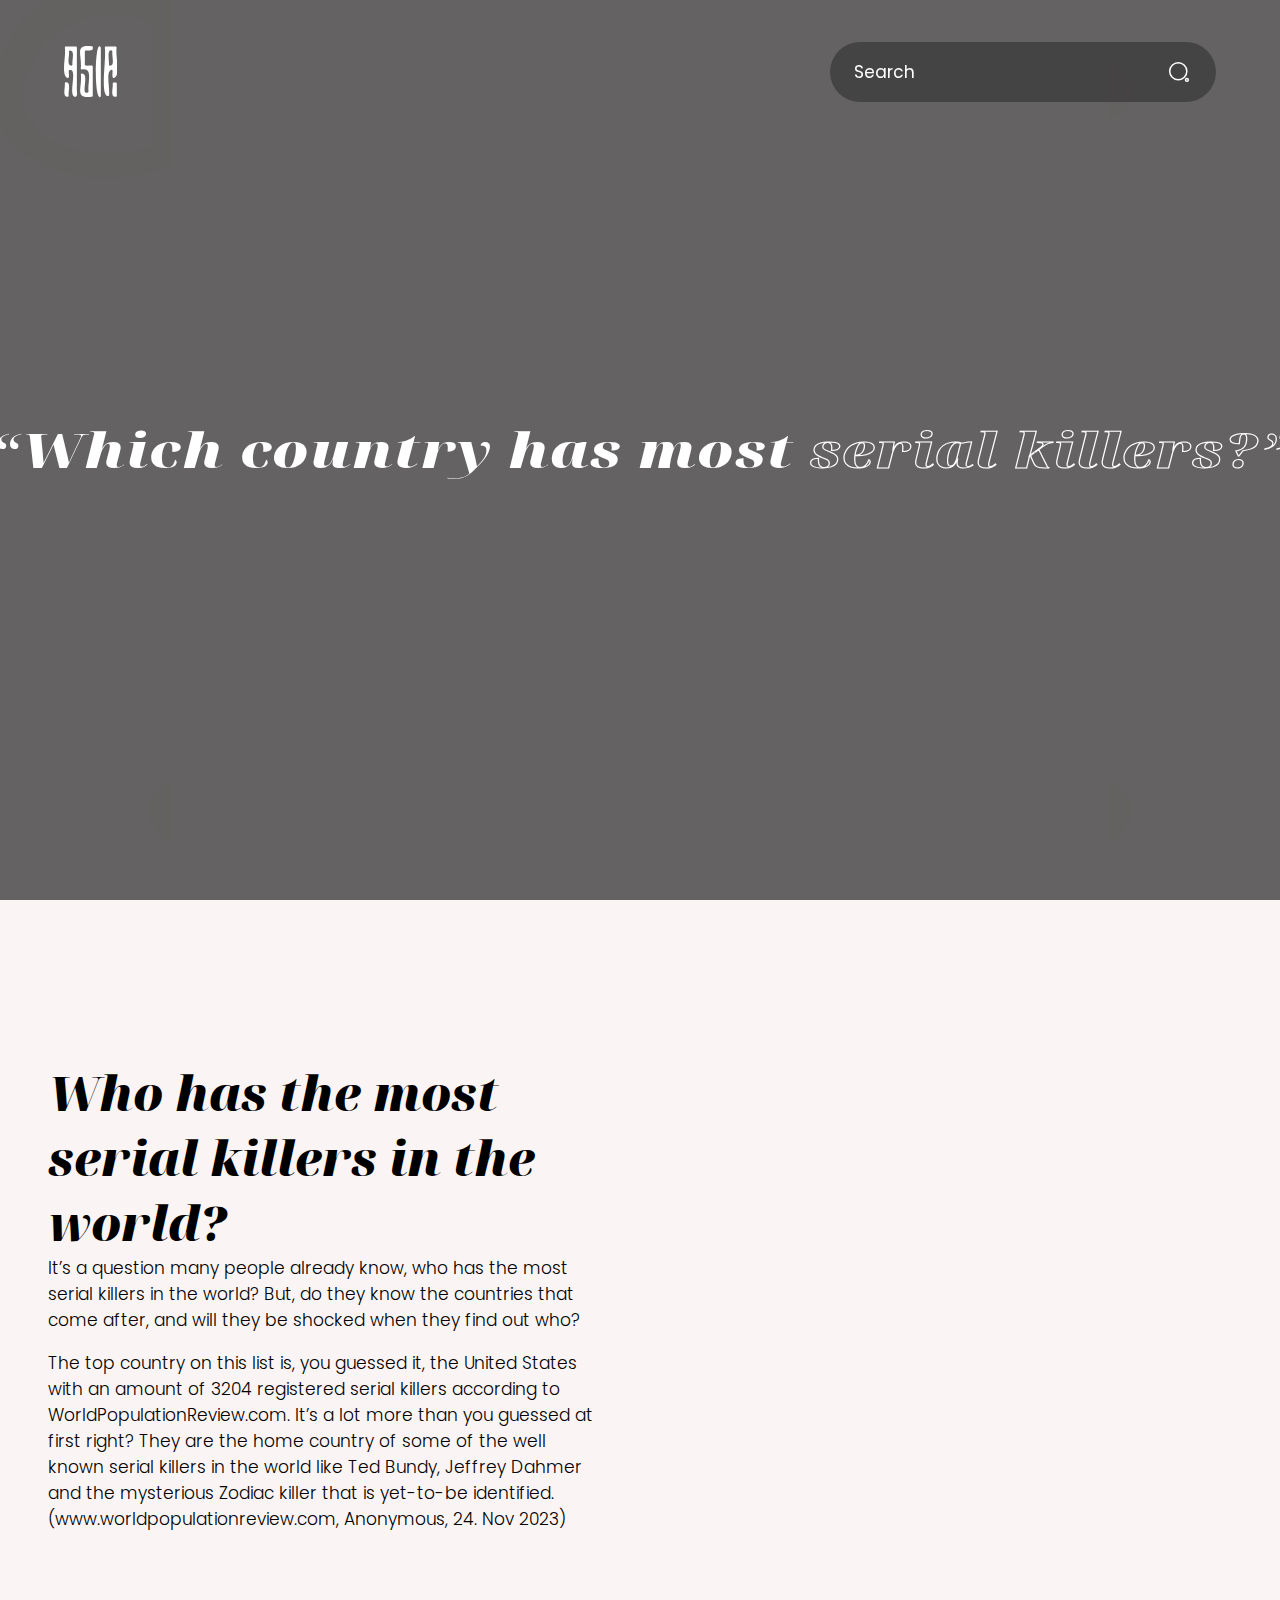
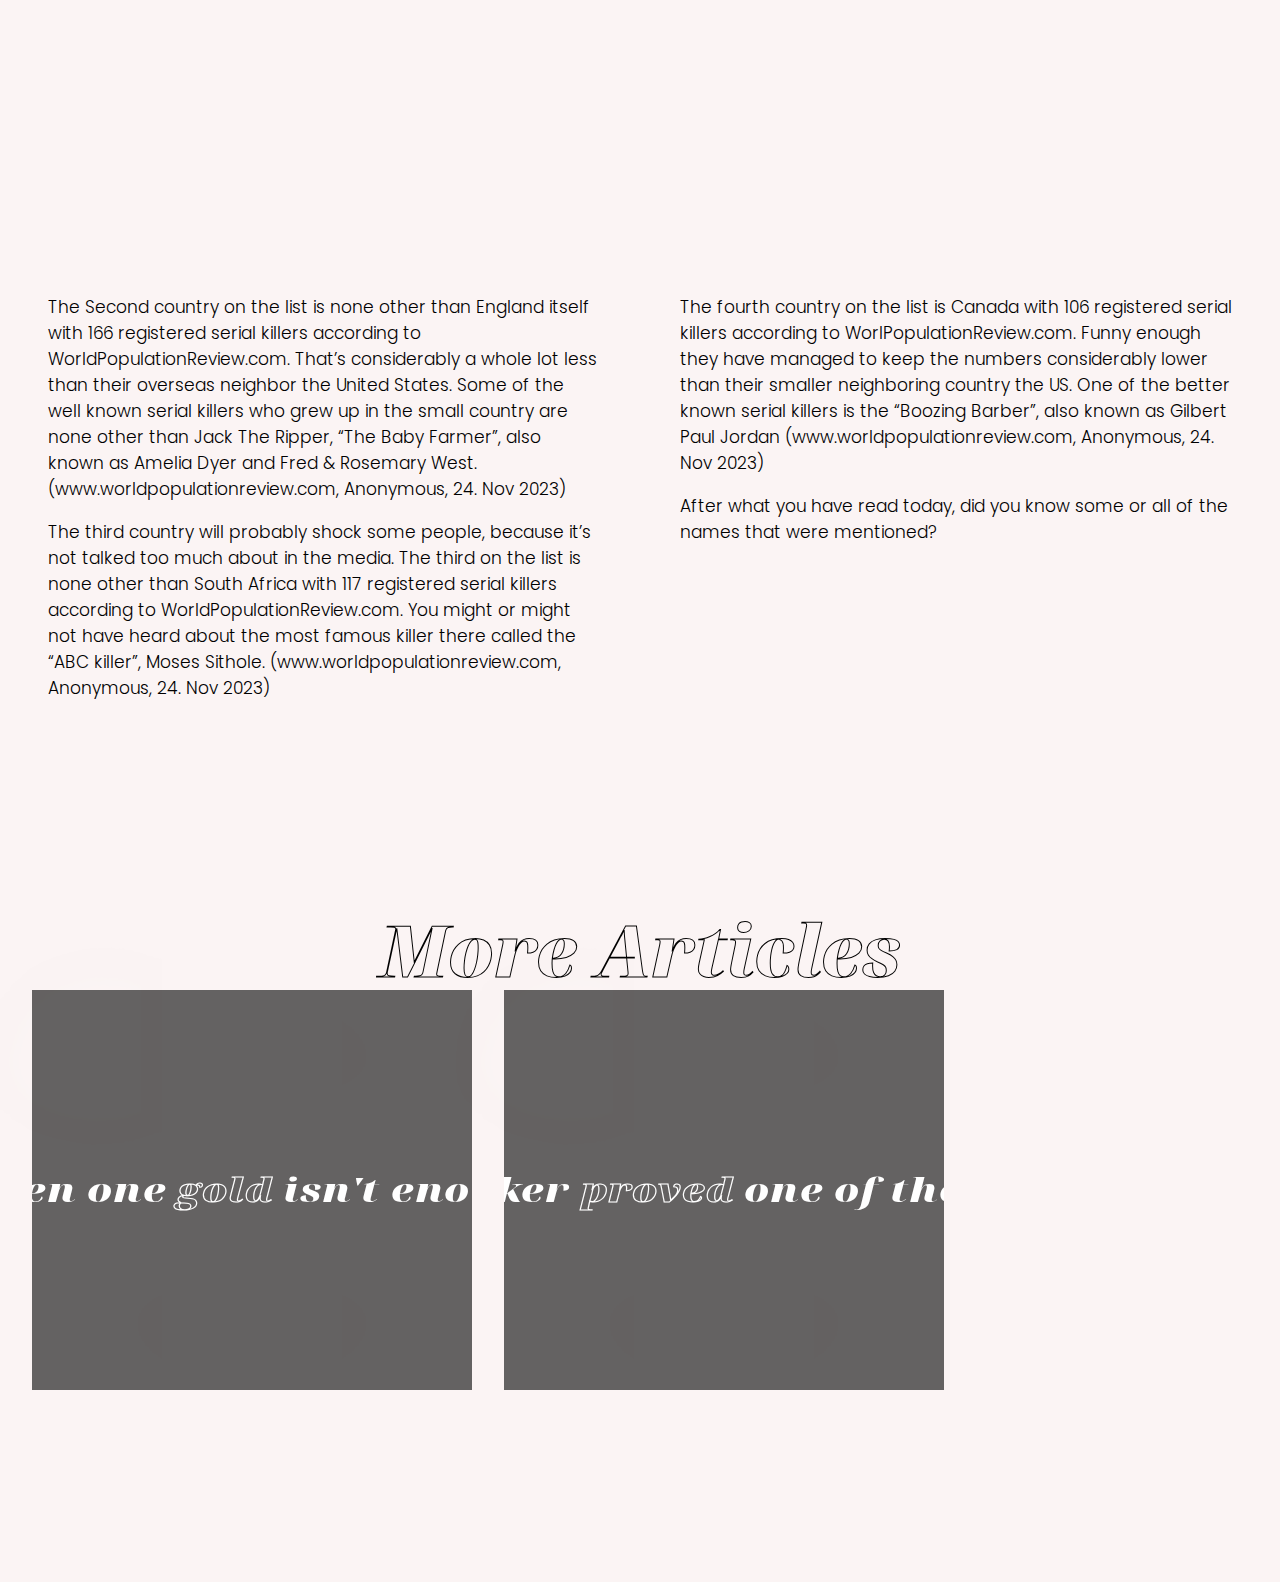
==== commit 005bf451: "did some things" ====
--- a/article-four.html
+++ b/article-four.html
@@ -69,12 +69,12 @@
     <header class="header">
         <div class="header-inner">
             <div class="header-inner-title">
-                <h1 class="header-inner-title-inner"><span>“Flower&nbsp;</span><span class="ht-outlined">things”</span></h1>
+                <h1 class="header-inner-title-inner al-title-long"><span>“Which&nbsp;</span><span>country&nbsp;</span><span>has&nbsp;</span><span>most&nbsp;</span><span class="ht-outlined">serial&nbsp;</span><span class="ht-outlined">killers?”</span></h1>
             </div>
             <div class="header-inner-overlay"></div>
-            <img class="header-background" src="https://images.unsplash.com/photo-1667818139461-7772a11554f9?q=80&w=2062&auto=format&fit=crop&ixlib=rb-4.0.3&ixid=M3wxMjA3fDB8MHxwaG90by1wYWdlfHx8fGVufDB8fHx8fA%3D%3D" alt="" />
+            <img class="header-background" src="https://images.unsplash.com/photo-1576185850227-1f72b7f8d483?q=80&w=2151&auto=format&fit=crop&ixlib=rb-4.0.3&ixid=M3wxMjA3fDB8MHxwaG90by1wYWdlfHx8fGVufDB8fHx8fA%3D%3D" alt="" />
         </div>
-        <img class="header-background-blur" src="https://images.unsplash.com/photo-1667818139461-7772a11554f9?q=80&w=2062&auto=format&fit=crop&ixlib=rb-4.0.3&ixid=M3wxMjA3fDB8MHxwaG90by1wYWdlfHx8fGVufDB8fHx8fA%3D%3D" alt="" />
+        <img class="header-background-blur" src="https://images.unsplash.com/photo-1576185850227-1f72b7f8d483?q=80&w=2151&auto=format&fit=crop&ixlib=rb-4.0.3&ixid=M3wxMjA3fDB8MHxwaG90by1wYWdlfHx8fGVufDB8fHx8fA%3D%3D" alt="" />
     </header>
 
     <!-- Main -->
@@ -82,48 +82,31 @@
         <!-- Article 1 -->
         <article class="article view-width">
             <section class="article-content">
-                <h1 class="article-title title-smooth">Lorem ipsum</h1>
-                <div class="article-quote">
-                    <p class="article-quote-statement title-smooth">“Lorem ipsum dolor sit amet, consectetur adipiscing elit, sed do eiusmod tempor incididunt ut labore et dolore magna aliqua.”</p>
-                    <p class="article-quote-author">&middot John Doe, Linda Scott</p>
-                </div>
-                <p class="article-paragraph">Lorem ipsum dolor sit amet, consectetur adipiscing elit, sed do eiusmod tempor incididunt ut labore et dolore magna aliqua. Ut enim ad minim veniam, quis nostrud exercitation ullamco laboris nisi ut aliquip ex ea commodo consequat. Duis aute irure dolor in reprehenderit in voluptate velit esse cillum dolore eu fugiat nulla pariatur. Excepteur sint occaecat cupidatat non proident, sunt in culpa qui officia deserunt mollit anim id est laborum.</p>
+                <h1 class="article-title title-smooth">Who has the most serial killers in the world?</h1>
+                <p class="article-paragraph">It’s a question many people already know, who has the most serial killers in the world? But, do they know the countries that come after, and will they be shocked when they find out who?</p>
+                <p class="article-paragraph">The top country on this list is, you guessed it, the United States with an amount of 3204 registered serial killers according to WorldPopulationReview.com. It’s a lot more than you guessed at first right? They are the home country of some of the well known serial killers in the world like Ted Bundy, Jeffrey Dahmer and the mysterious Zodiac killer that is yet-to-be identified. (www.worldpopulationreview.com, Anonymous, 24. Nov 2023)</p>
             </section>
             <section class="article-media">
-                <div class="article-media-container">
-                    <img class="article-media-container-image" src="https://images.unsplash.com/photo-1614162692292-7ac56d7f7f1e?q=80&w=2070&auto=format&fit=crop&ixlib=rb-4.0.3&ixid=M3wxMjA3fDB8MHxwaG90by1wYWdlfHx8fGVufDB8fHx8fA%3D%3D" alt="" />
-                    <img class="article-media-container-image-blur" src="https://images.unsplash.com/photo-1614162692292-7ac56d7f7f1e?q=80&w=2070&auto=format&fit=crop&ixlib=rb-4.0.3&ixid=M3wxMjA3fDB8MHxwaG90by1wYWdlfHx8fGVufDB8fHx8fA%3D%3D" alt="" />
-                </div>
+                <!-- #Empty -->
             </section>
         </article>
 
         <!-- Article 2 -->
-        <article class="article-videoline">
-            <div class="article-videoline-inner">
-                <video class="article-videoline-inner-media" autoplay muted>
-                    <source src="content/Porsche.mp4" type="video/mp4">
-                </video>
+        <article class="article-imageline">
+            <div class="article-imageline-inner view-width">
+                <img class="article-imageline-inner-image" src="https://images.unsplash.com/photo-1610813505759-ec15a7bdbc8f?q=80&w=2070&auto=format&fit=crop&ixlib=rb-4.0.3&ixid=M3wxMjA3fDB8MHxwaG90by1wYWdlfHx8fGVufDB8fHx8fA%3D%3D" alt="" />
             </div>
         </article>
 
         <!-- Article 3 -->
         <article class="article view-width">
             <section class="article-content">
-                <h1 class="article-title title-smooth">Lorem ipsum</h1>
-                <div class="article-quote">
-                    <p class="article-quote-statement title-smooth">“Lorem ipsum dolor sit amet, consectetur adipiscing elit, sed do eiusmod tempor incididunt ut labore et dolore magna aliqua.”</p>
-                    <p class="article-quote-author">&middot John Doe, Linda Scott</p>
-                </div>
+                <p class="article-paragraph">The Second country on the list is none other than England itself with 166 registered serial killers according to WorldPopulationReview.com. That’s considerably a whole lot less than their overseas neighbor the United States. Some of the well known serial killers who grew up in the small country are none other than Jack The Ripper, “The Baby Farmer”, also known as Amelia Dyer and Fred & Rosemary West. (www.worldpopulationreview.com, Anonymous, 24. Nov 2023)</p>
+                <p class="article-paragraph">The third country will probably shock some people, because it’s not talked too much about in the media. The third on the list is none other than South Africa with 117 registered serial killers according to WorldPopulationReview.com. You might or might not have heard about the most famous killer there called the “ABC killer”, Moses Sithole. (www.worldpopulationreview.com, Anonymous, 24. Nov 2023)</p>
             </section>
             <section class="article-content">
-                <!-- #Empty -->
-            </section>
-            <section class="article-content">
-                <p class="article-paragraph">Lorem ipsum dolor sit amet, consectetur adipiscing elit, sed do eiusmod tempor incididunt ut labore et dolore magna aliqua. Ut enim ad minim veniam, quis nostrud exercitation ullamco laboris nisi ut aliquip ex ea commodo consequat. Duis aute irure dolor in reprehenderit in voluptate velit esse cillum dolore eu fugiat nulla pariatur. Excepteur sint occaecat cupidatat non proident, sunt in culpa qui officia deserunt mollit anim id est laborum. Lorem ipsum dolor sit amet, consectetur adipiscing elit, sed do eiusmod tempor incididunt ut labore et dolore magna aliqua. Ut enim ad minim veniam, quis nostrud exercitation ullamco laboris nisi ut aliquip ex ea commodo consequat.</p>
-                <p class="article-paragraph">Duis aute irure dolor in reprehenderit in voluptate velit esse cillum dolore eu fugiat nulla pariatur. Excepteur sint occaecat cupidatat non proident, sunt in culpa qui officia deserunt mollit anim id est laborum.</p>
-            </section>
-            <section class="article-content">
-                <p class="article-paragraph">Lorem ipsum dolor sit amet, consectetur adipiscing elit, sed do eiusmod tempor incididunt ut labore et dolore magna aliqua. Ut enim ad minim veniam, quis nostrud exercitation ullamco laboris nisi ut aliquip ex ea commodo consequat. Duis aute irure dolor in reprehenderit in voluptate velit esse cillum dolore eu fugiat nulla pariatur. Excepteur sint occaecat cupidatat non proident, sunt in culpa qui officia deserunt mollit anim id est laborum.</p>
+                <p class="article-paragraph">The fourth country on the list is Canada with 106 registered serial killers according to WorlPopulationReview.com. Funny enough they have managed to keep the numbers considerably lower than their smaller neighboring country the US. One of the better known serial killers is the “Boozing Barber”, also known as Gilbert Paul Jordan (www.worldpopulationreview.com, Anonymous, 24. Nov 2023)</p>
+                <p class="article-paragraph">After what you have read today, did you know some or all of the names that were mentioned?</p>
             </section>
         </article>
     </main>
--- a/css/main.css
+++ b/css/main.css
@@ -736,8 +736,29 @@
 .article-imageline-inner {
   position: relative;
 }
+.article-imageline-inner-grid {
+  width: 100%;
+  display: grid;
+  position: relative;
+  place-items: center;
+  gap: 1em;
+}
 .article-imageline-inner-image {
   width: 100%;
+}
+
+.imageline-grid-gr03 {
+  grid-template-columns: repeat(3, 1fr);
+}
+@media (min-width: 0px) and (max-width: 767px) {
+  .imageline-grid-gr03 {
+    grid-template-columns: repeat(1, 1fr);
+  }
+}
+@media (min-width: 768px) and (max-width: 1023px) {
+  .imageline-grid-gr03 {
+    grid-template-columns: repeat(2, 1fr);
+  }
 }
 
 .article-timeline {
@@ -971,4 +992,4 @@
   margin: 10em 0 0 0;
 }
 
-/*# sourceMappingURL=[data-uri] */+/*# sourceMappingURL=[data-uri] */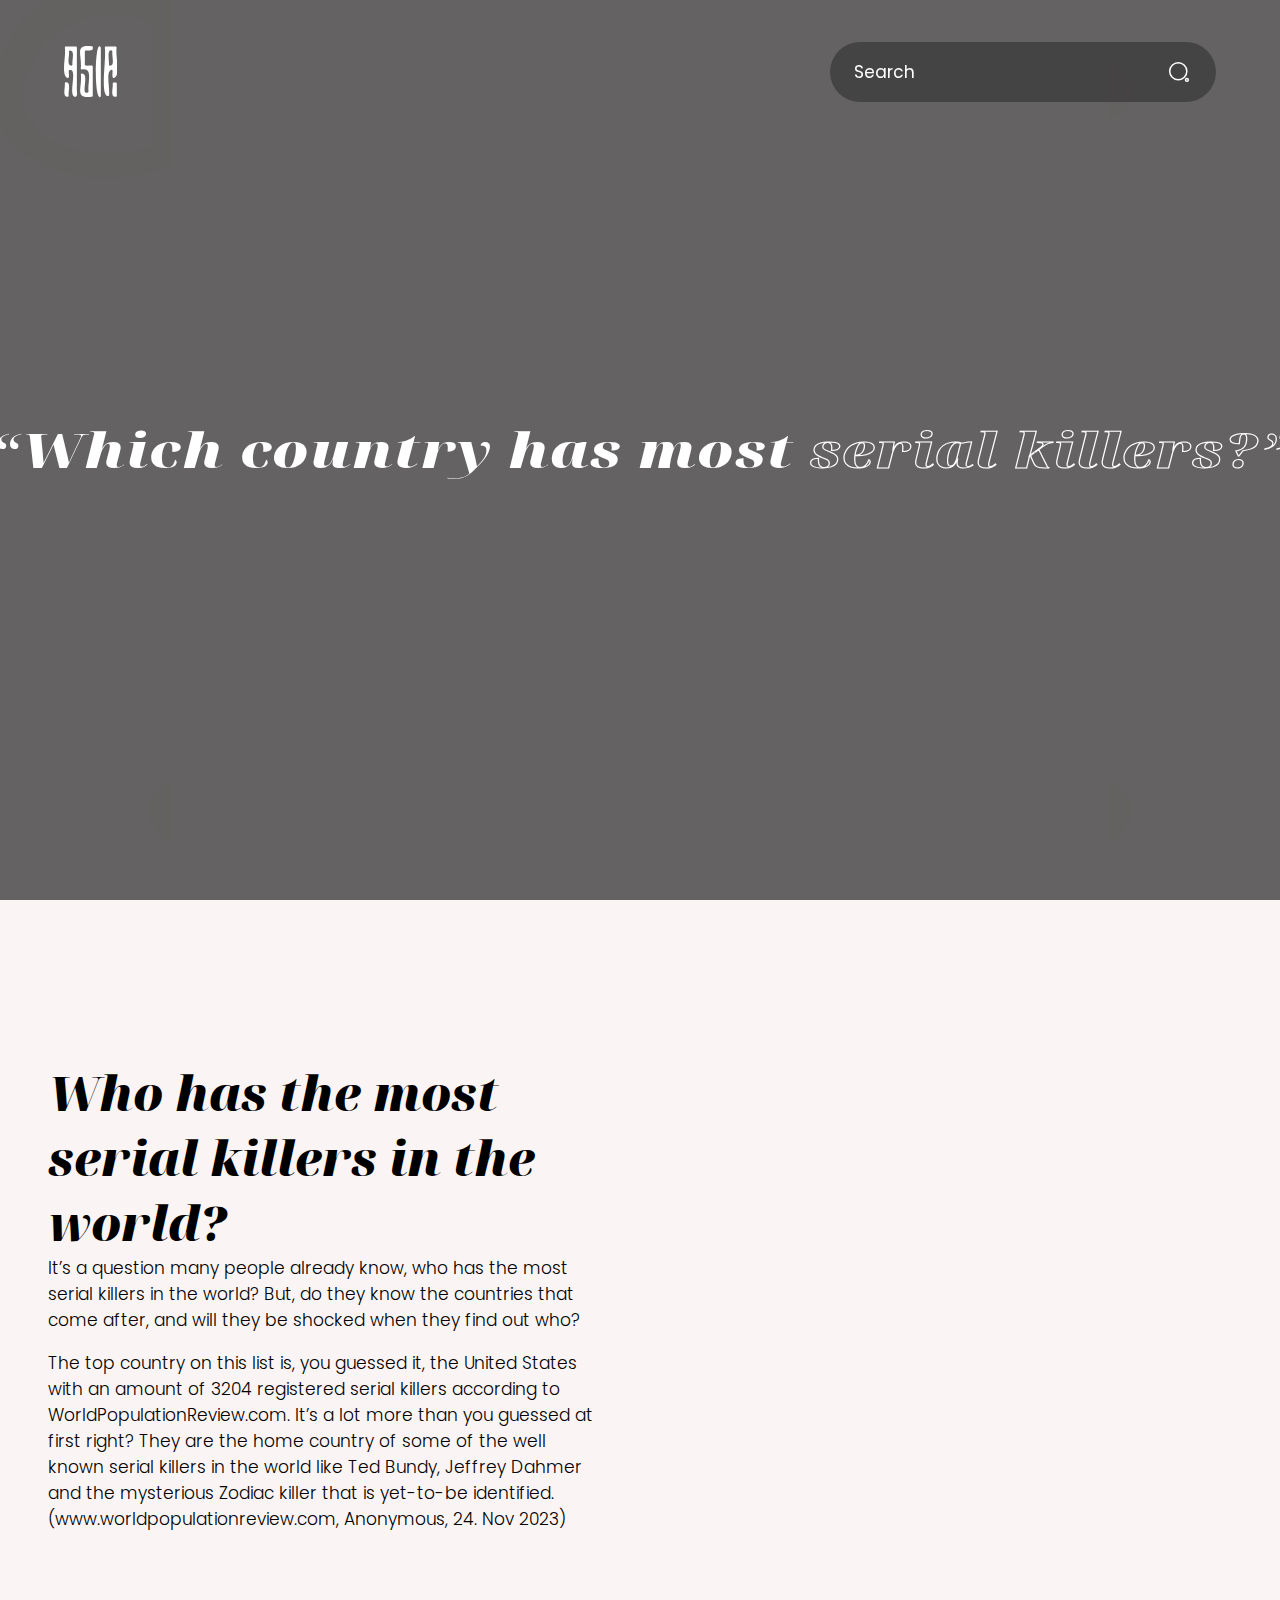
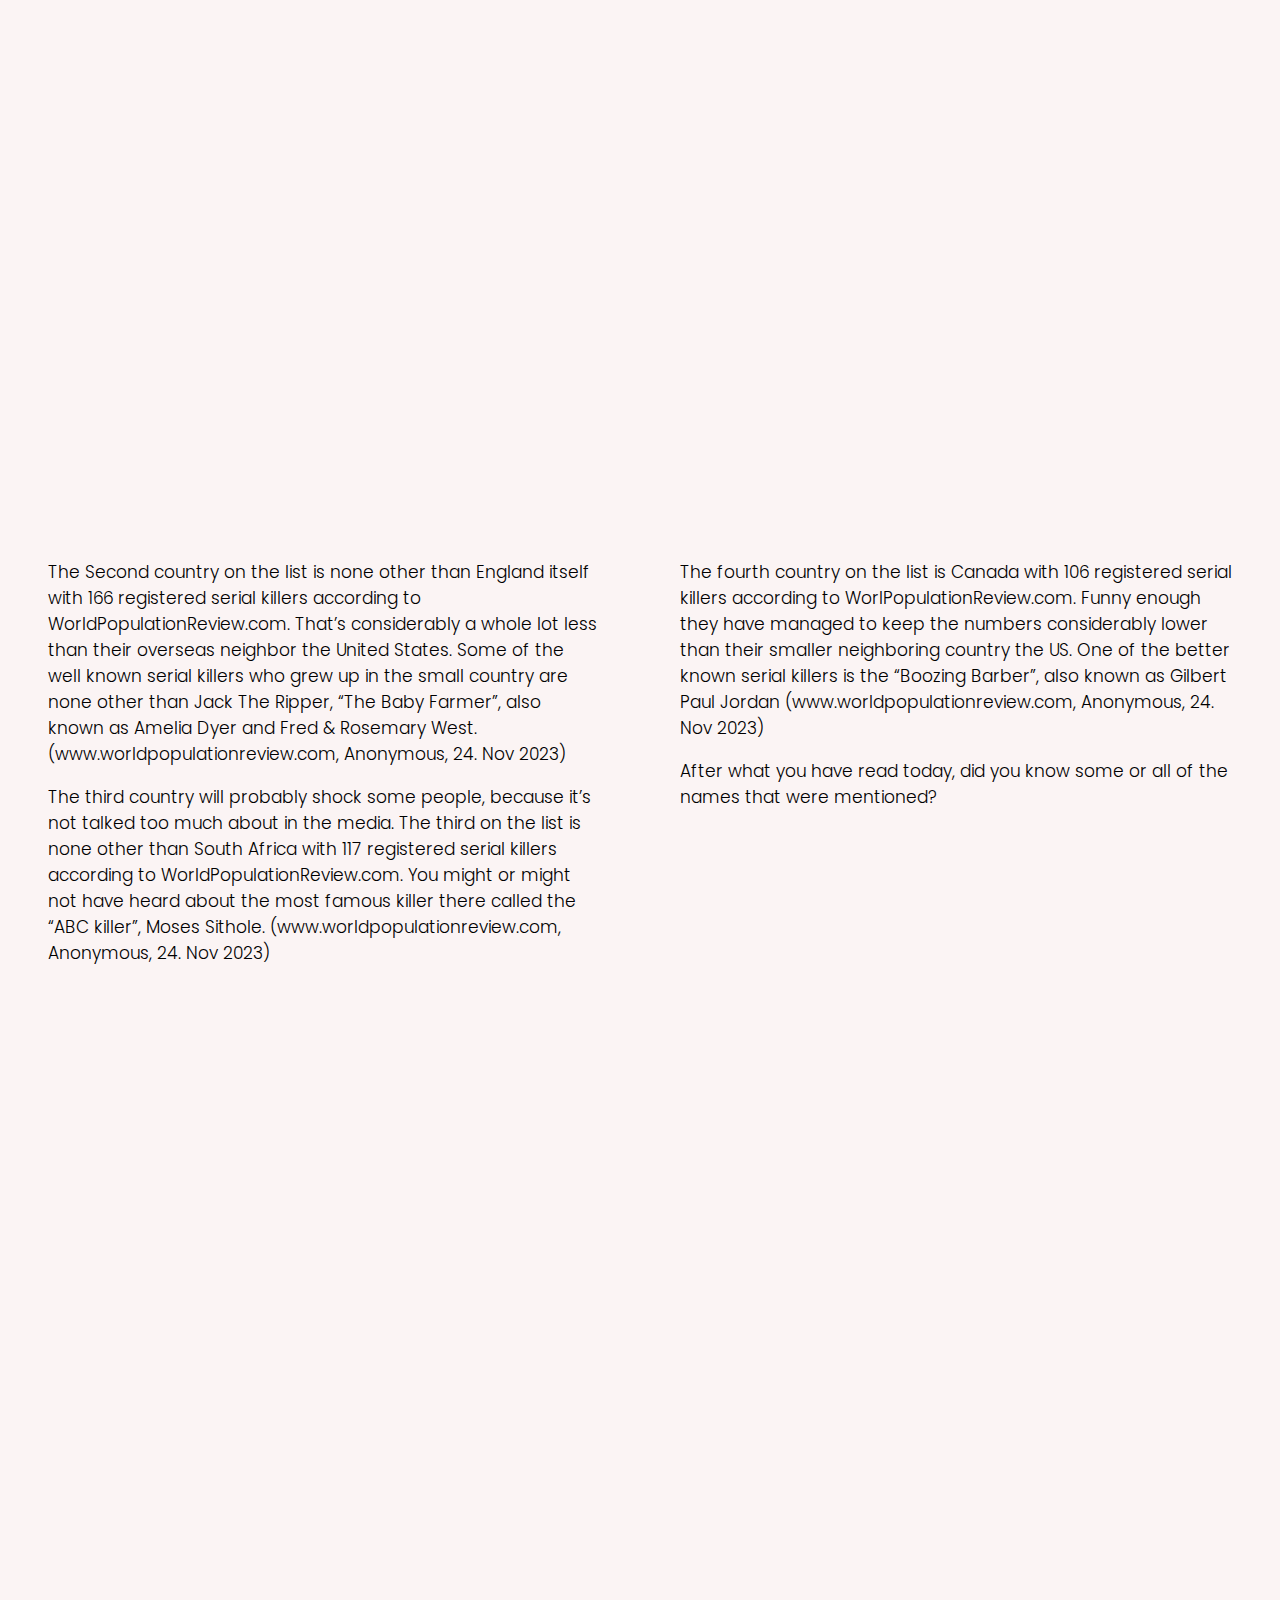
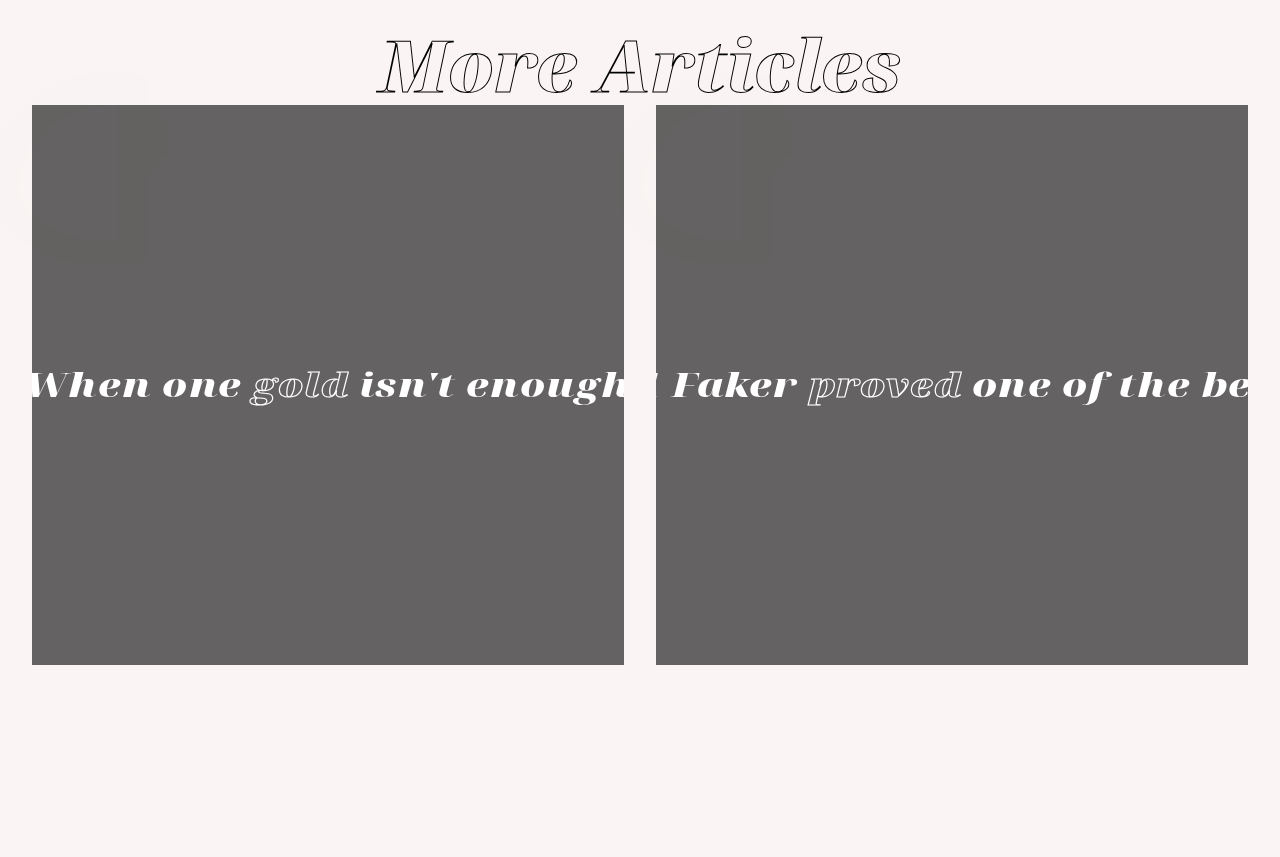
==== commit 9f9c2990: "DID LOAAADS" ====
--- a/article-four.html
+++ b/article-four.html
@@ -14,11 +14,13 @@
     <link rel="icon" href="images/favicon.png">
     <link rel="shortcut icon" href="images/favicon.ico" type="image/x-icon">
     <!-- Scripts -->
+    <script src="https://unpkg.com/leaflet@1.9.4/dist/leaflet.js" integrity="sha256-20nQCchB9co0qIjJZRGuk2/Z9VM+kNiyxNV1lvTlZBo=" crossorigin=""></script>
     <script src="javascript/script.js" type="text/javascript" defer></script>
     <script src="javascript/article.js" type="text/javascript" defer></script>
     <script src="javascript/rellax.min.js"></script>
     <script src="javascript/rellax.js"></script>
     <!-- Stylesheets -->
+    <link rel="stylesheet" href="https://unpkg.com/leaflet@1.9.4/dist/leaflet.css" integrity="sha256-p4NxAoJBhIIN+hmNHrzRCf9tD/miZyoHS5obTRR9BMY=" crossorigin="" />
     <link rel="stylesheet" type="text/css" href="css/main.css">
 </head>
 <body>
@@ -92,11 +94,7 @@
         </article>
 
         <!-- Article 2 -->
-        <article class="article-imageline">
-            <div class="article-imageline-inner view-width">
-                <img class="article-imageline-inner-image" src="https://images.unsplash.com/photo-1610813505759-ec15a7bdbc8f?q=80&w=2070&auto=format&fit=crop&ixlib=rb-4.0.3&ixid=M3wxMjA3fDB8MHxwaG90by1wYWdlfHx8fGVufDB8fHx8fA%3D%3D" alt="" />
-            </div>
-        </article>
+        <div id="map" class="view-width"></div>
 
         <!-- Article 3 -->
         <article class="article view-width">
@@ -109,6 +107,12 @@
                 <p class="article-paragraph">After what you have read today, did you know some or all of the names that were mentioned?</p>
             </section>
         </article>
+
+        <div class="map-grid view-width">
+            <div id="map2"></div>
+            <div id="map3"></div>
+            <div id="map4"></div>
+        </div>
     </main>
 
     <!-- Other Articles -->
@@ -122,9 +126,9 @@
                         <a class="other-article-list-item-inner-title-inner oal-title-long" href="article-one.html" data-target="article-one"><span>“When&nbsp;</span><span>one&nbsp;</span><span class="ht-outlined">gold&nbsp;</span><span>isn't&nbsp;</span><span>enough”</span></a>
                     </div>
                     <div class="other-article-list-item-inner-overlay"></div>
-                    <img class="other-article-list-item-background rellax" data-rellax-speed="-4" data-rellax-percentage="0.5" src="https://api.time.com/wp-content/uploads/2022/01/chloe-kim-winter-olympics-2022-pyeongchang-2018.jpg" alt="" />
+                    <img class="other-article-list-item-background" src="https://images.unsplash.com/photo-1604797515072-a46ea467d1f3?q=80&w=2070&auto=format&fit=crop&ixlib=rb-4.0.3&ixid=M3wxMjA3fDB8MHxwaG90by1wYWdlfHx8fGVufDB8fHx8fA%3D%3D" alt="" />
                 </div>
-                <img class="other-article-list-item-background-blur" src="https://api.time.com/wp-content/uploads/2022/01/chloe-kim-winter-olympics-2022-pyeongchang-2018.jpg" alt="" />
+                <img class="other-article-list-item-background-blur" src="https://images.unsplash.com/photo-1604797515072-a46ea467d1f3?q=80&w=2070&auto=format&fit=crop&ixlib=rb-4.0.3&ixid=M3wxMjA3fDB8MHxwaG90by1wYWdlfHx8fGVufDB8fHx8fA%3D%3D" alt="" />
             </div>
             <div class="other-article-list-item" id="article-two">
                 <a class="other-article-list-item-link" href="article-two.html"></a>
@@ -133,9 +137,9 @@
                         <a class="other-article-list-item-inner-title-inner oal-title-long" href="article-two.html" data-target="article-two"><span>“T1&nbsp;</span><span>Faker&nbsp;</span><span class="ht-outlined">proved&nbsp;</span><span>one&nbsp;</span><span>of&nbsp;</span><span>the&nbsp;</span><span>best”</span></a>
                     </div>
                     <div class="other-article-list-item-inner-overlay"></div>
-                    <img class="other-article-list-item-background rellax" data-rellax-speed="-4" data-rellax-percentage="0.5" src="https://liquipedia.net/commons/images/thumb/b/be/T1_Faker_Worlds_2023.jpg/800px-T1_Faker_Worlds_2023.jpg" alt="" />
+                    <img class="other-article-list-item-background" src="https://upload.wikimedia.org/wikipedia/commons/thumb/2/21/Faker_at_2023_MSI.jpg/800px-Faker_at_2023_MSI.jpg?20230512145722" alt="" />
                 </div>
-                <img class="other-article-list-item-background-blur" src="https://liquipedia.net/commons/images/thumb/b/be/T1_Faker_Worlds_2023.jpg/800px-T1_Faker_Worlds_2023.jpg" alt="" />
+                <img class="other-article-list-item-background-blur" src="https://upload.wikimedia.org/wikipedia/commons/thumb/2/21/Faker_at_2023_MSI.jpg/800px-Faker_at_2023_MSI.jpg?20230512145722" alt="" />
             </div>
         </div>
     </section>
@@ -147,5 +151,57 @@
 </body>
 <script>
     var rellax = new Rellax('.rellax');
+
+    var map = L.map('map').setView([39.850543, -99.265770], 4);
+
+    L.tileLayer('https://tile.openstreetmap.org/{z}/{x}/{y}.png', {
+        maxZoom: 19,
+        attribution: '&copy; <a href="http://www.openstreetmap.org/copyright">OpenStreetMap</a>'
+    }).addTo(map);
+
+    var marker = L.marker([39.850543, -99.265770]).addTo(map);
+
+    marker.bindPopup("<b>#1 Country of serial killers</b><br>USA").openPopup();
+
+
+
+
+    var map2 = L.map('map2').setView([52.703545, -0.903677], 5);
+
+    L.tileLayer('https://tile.openstreetmap.org/{z}/{x}/{y}.png', {
+        maxZoom: 19,
+        attribution: '&copy; <a href="http://www.openstreetmap.org/copyright">OpenStreetMap</a>'
+    }).addTo(map2);
+
+    var marker2 = L.marker([52.703545, -0.903677]).addTo(map2);
+
+    marker2.bindPopup("<b>#2 Country of serial killers</b><br>England").openPopup();
+
+
+
+    var map3 = L.map('map3').setView([-29.226468, 25.466271], 4);
+
+    L.tileLayer('https://tile.openstreetmap.org/{z}/{x}/{y}.png', {
+        maxZoom: 19,
+        attribution: '&copy; <a href="http://www.openstreetmap.org/copyright">OpenStreetMap</a>'
+    }).addTo(map3);
+
+    var marker3 = L.marker([-29.226468, 25.466271]).addTo(map3);
+
+    marker3.bindPopup("<b>#3 Country of serial killers</b><br>South Africa").openPopup();
+
+
+
+    var map4 = L.map('map4').setView([56.579908, -94.345042], 3);
+
+    L.tileLayer('https://tile.openstreetmap.org/{z}/{x}/{y}.png', {
+        maxZoom: 19,
+        attribution: '&copy; <a href="http://www.openstreetmap.org/copyright">OpenStreetMap</a>'
+    }).addTo(map4);
+
+    var marker4 = L.marker([56.579908, -94.345042]).addTo(map4);
+
+    marker4.bindPopup("<b>#4 Country of serial killers</b><br>Canada").openPopup();
+
 </script>
 </html>--- a/css/main.css
+++ b/css/main.css
@@ -515,7 +515,7 @@
 .other-article-list {
   padding: 5em 0 0 0;
   width: 100%;
-  max-width: 75%;
+  max-width: 100%;
   display: grid;
   grid-template-columns: repeat(2, 1fr);
   place-items: flex-start;
@@ -525,7 +525,7 @@
   margin: 0;
   padding: 0;
   width: 100%;
-  height: 25em;
+  height: 35em;
   position: relative;
   display: flex;
   justify-content: center;
@@ -740,8 +740,15 @@
   width: 100%;
   display: grid;
   position: relative;
-  place-items: center;
+  place-items: flex-start;
   gap: 1em;
+}
+.article-imageline-inner-grid-container {
+  width: 100%;
+  display: flex;
+  justify-content: center;
+  flex-direction: column;
+  align-items: center;
 }
 .article-imageline-inner-image {
   width: 100%;
@@ -992,4 +999,37 @@
   margin: 10em 0 0 0;
 }
 
-/*# sourceMappingURL=[data-uri] */+.image-source {
+  font-size: calc(clamp(1rem, 0.978rem + 0.11vw, 1.11rem) - 0.3rem);
+  font-weight: 300;
+}
+.image-source a {
+  font-size: calc(clamp(1rem, 0.978rem + 0.11vw, 1.11rem) - 0.3rem);
+  font-weight: 300;
+}
+
+#map {
+  margin: 5em 0;
+  height: 50vh;
+}
+
+.map-grid {
+  height: 50vh;
+  display: grid;
+  grid-template-columns: repeat(3, 1fr);
+  gap: 1em;
+}
+.map-grid #map2, .map-grid #map3, .map-grid #map4 {
+  width: 100%;
+  height: 100%;
+}
+
+.leaflet-pane {
+  z-index: 40 !important;
+}
+
+.leaflet-top, .leaflet-bottom {
+  z-index: 40 !important;
+}
+
+/*# sourceMappingURL=[data-uri] */